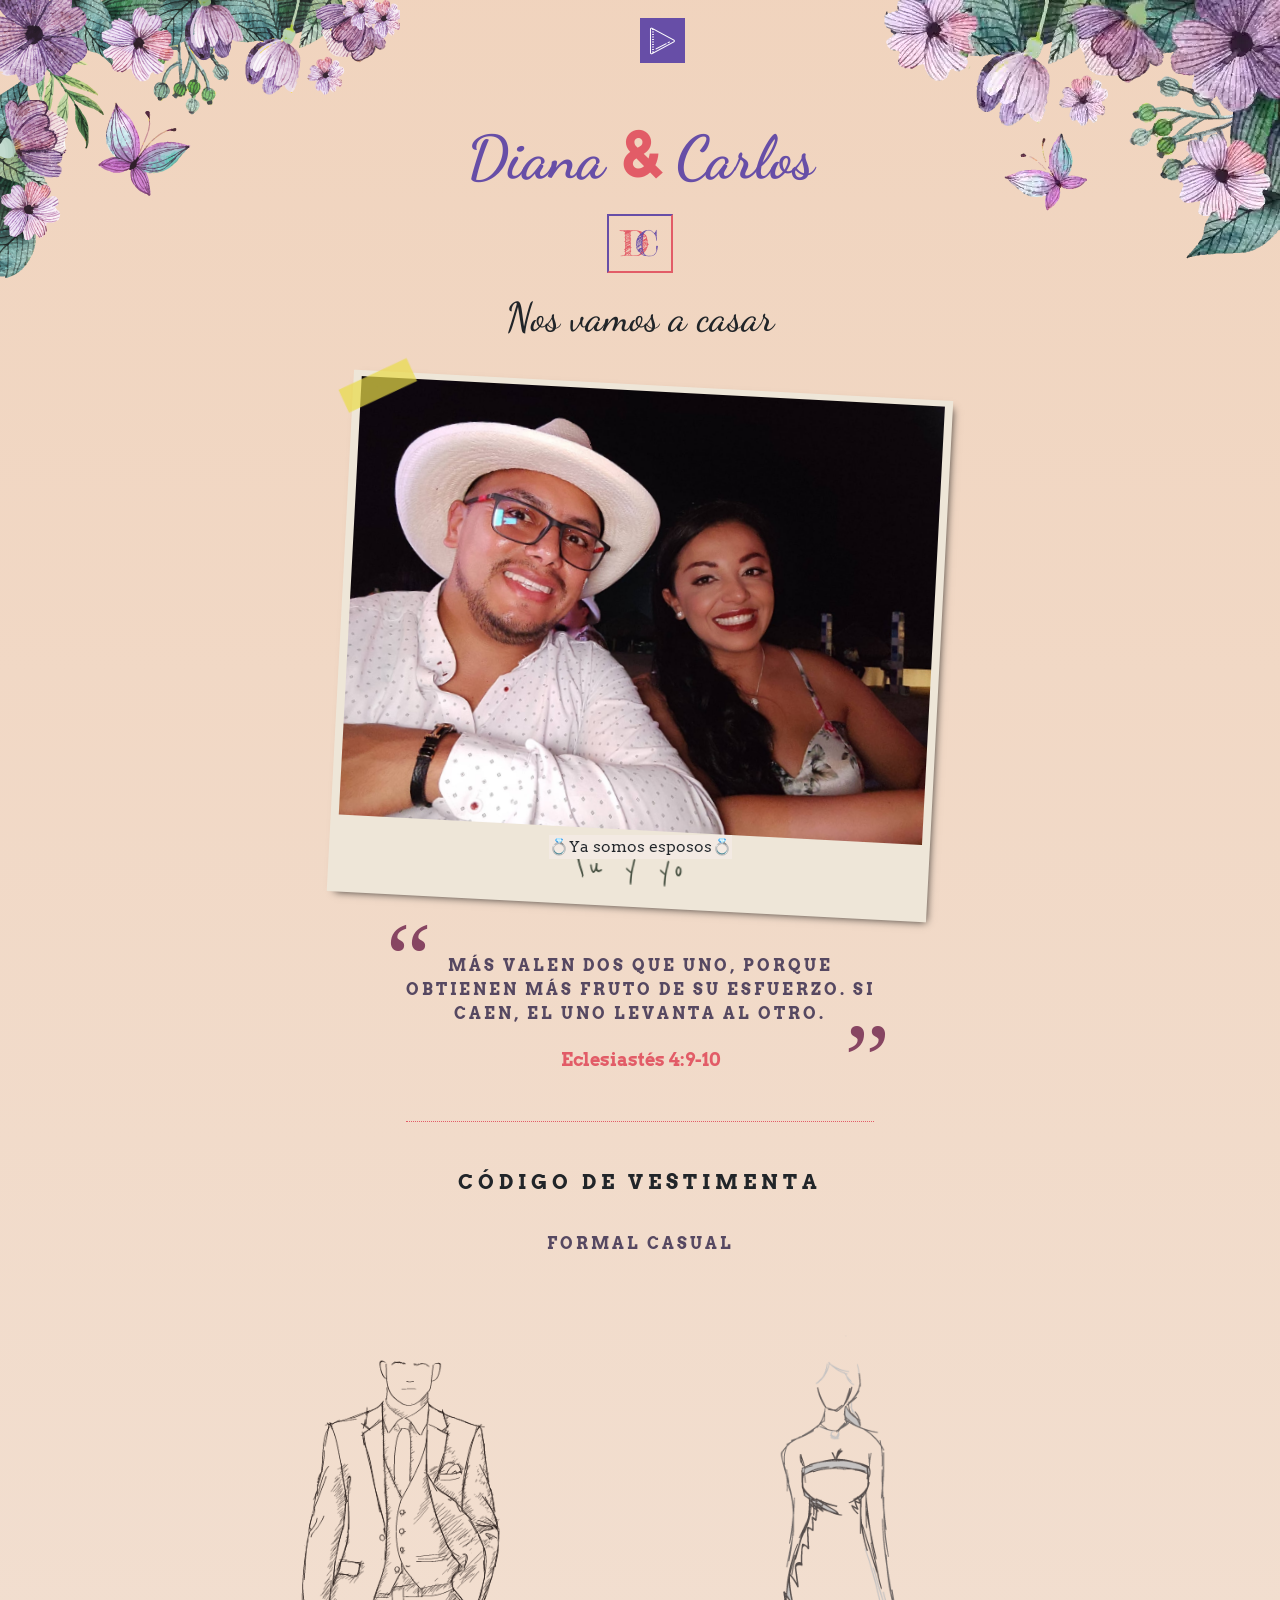
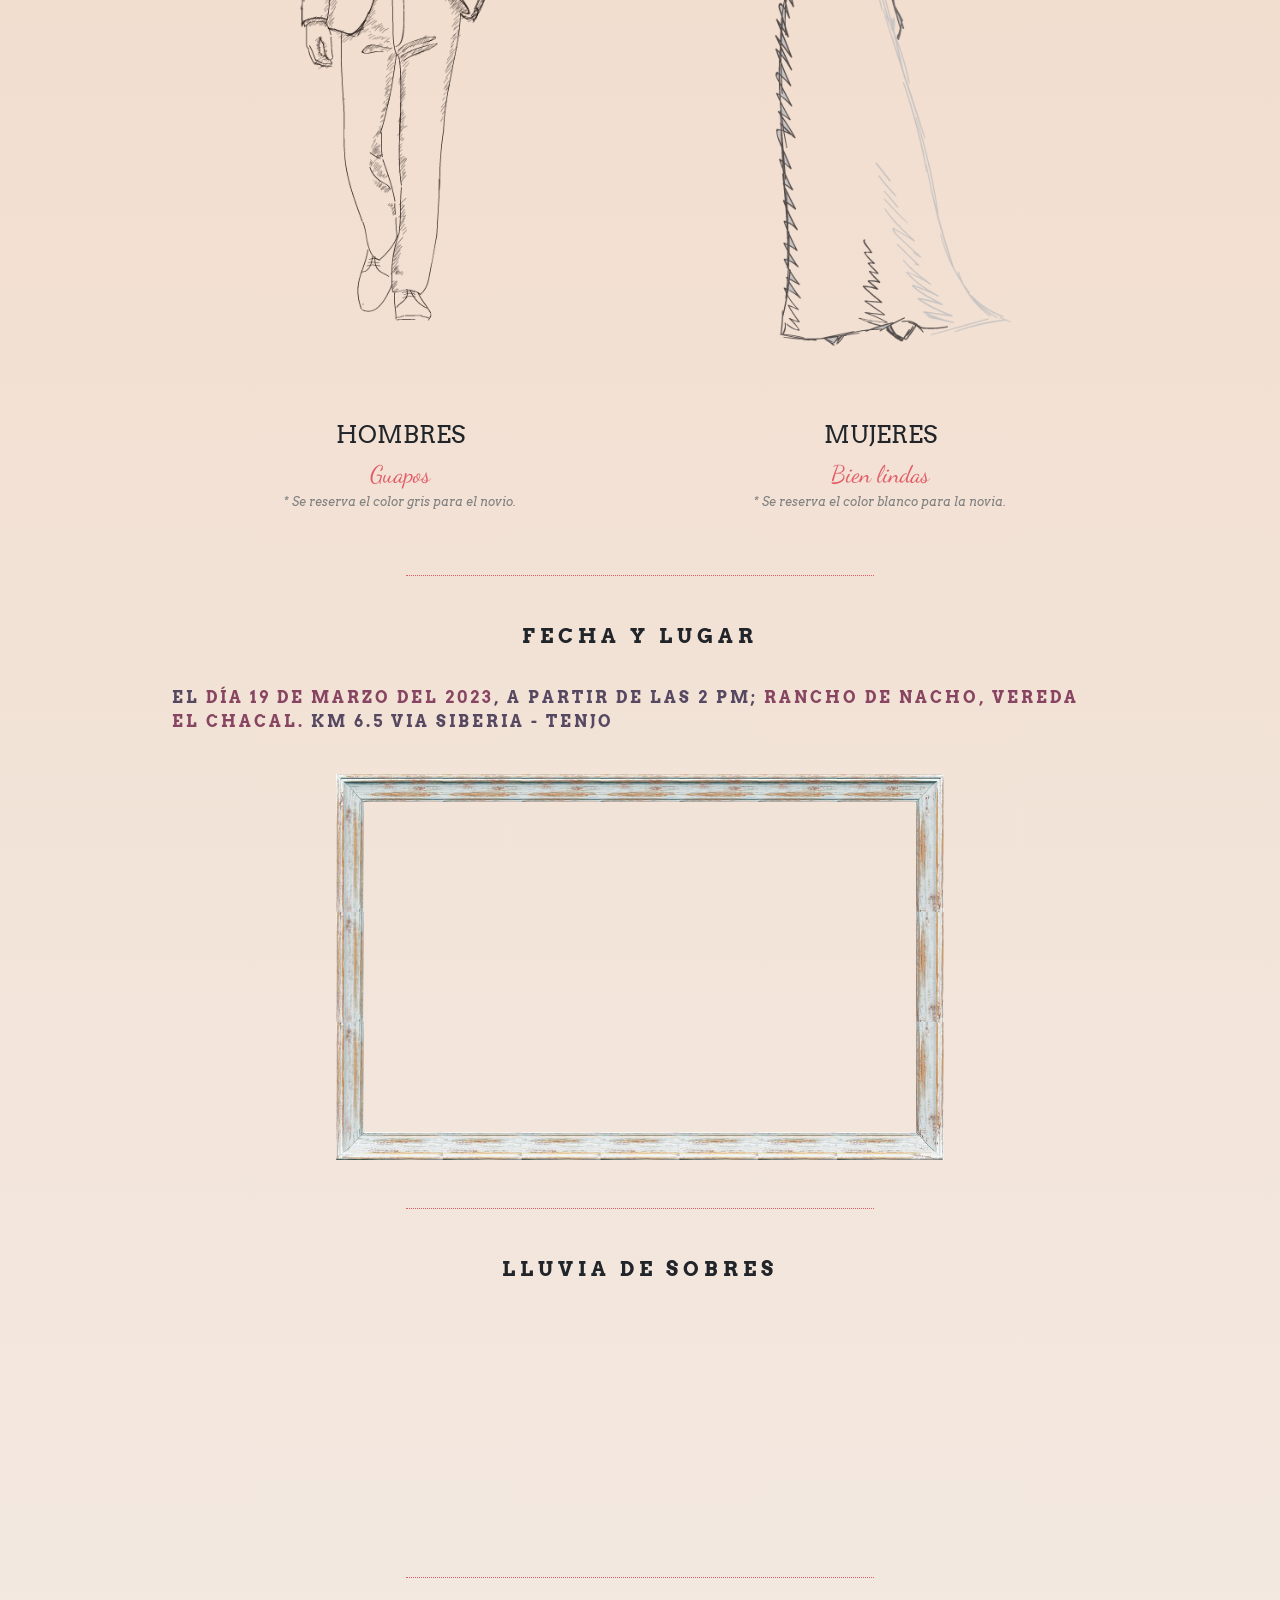
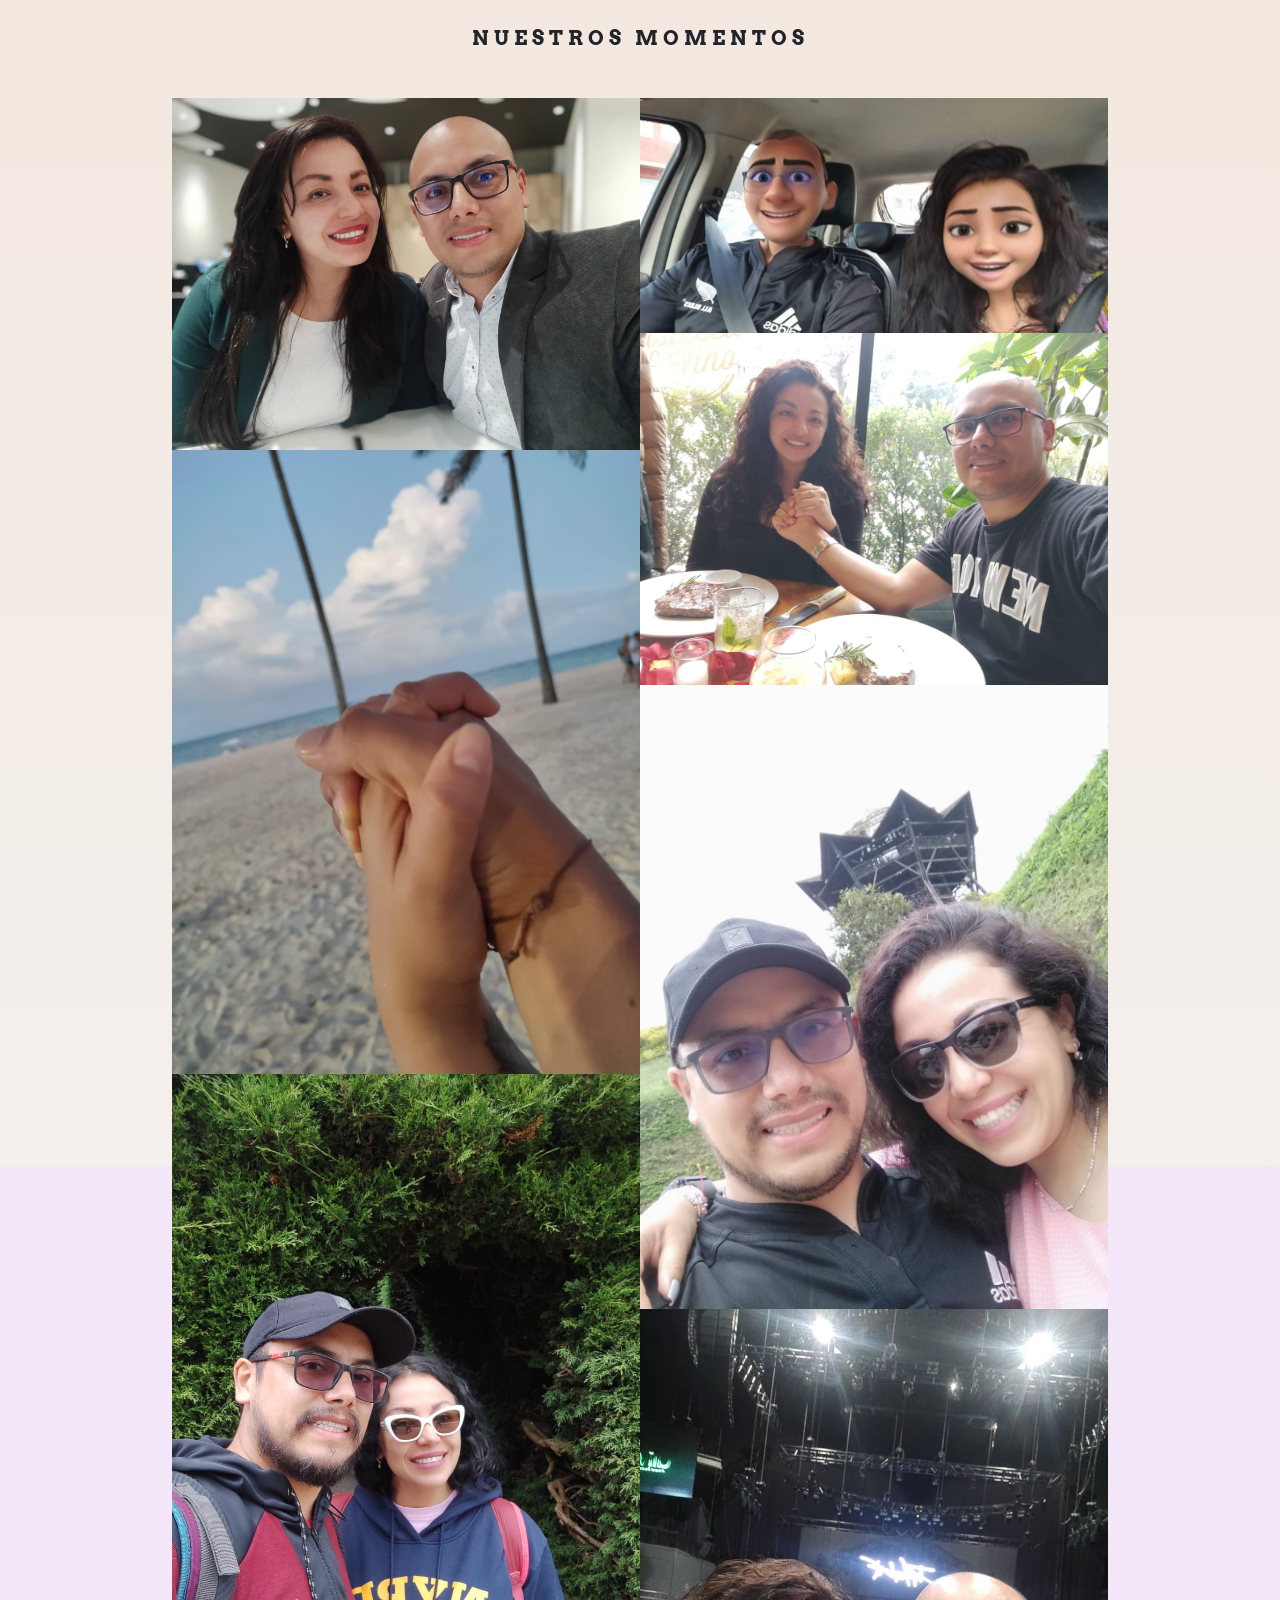
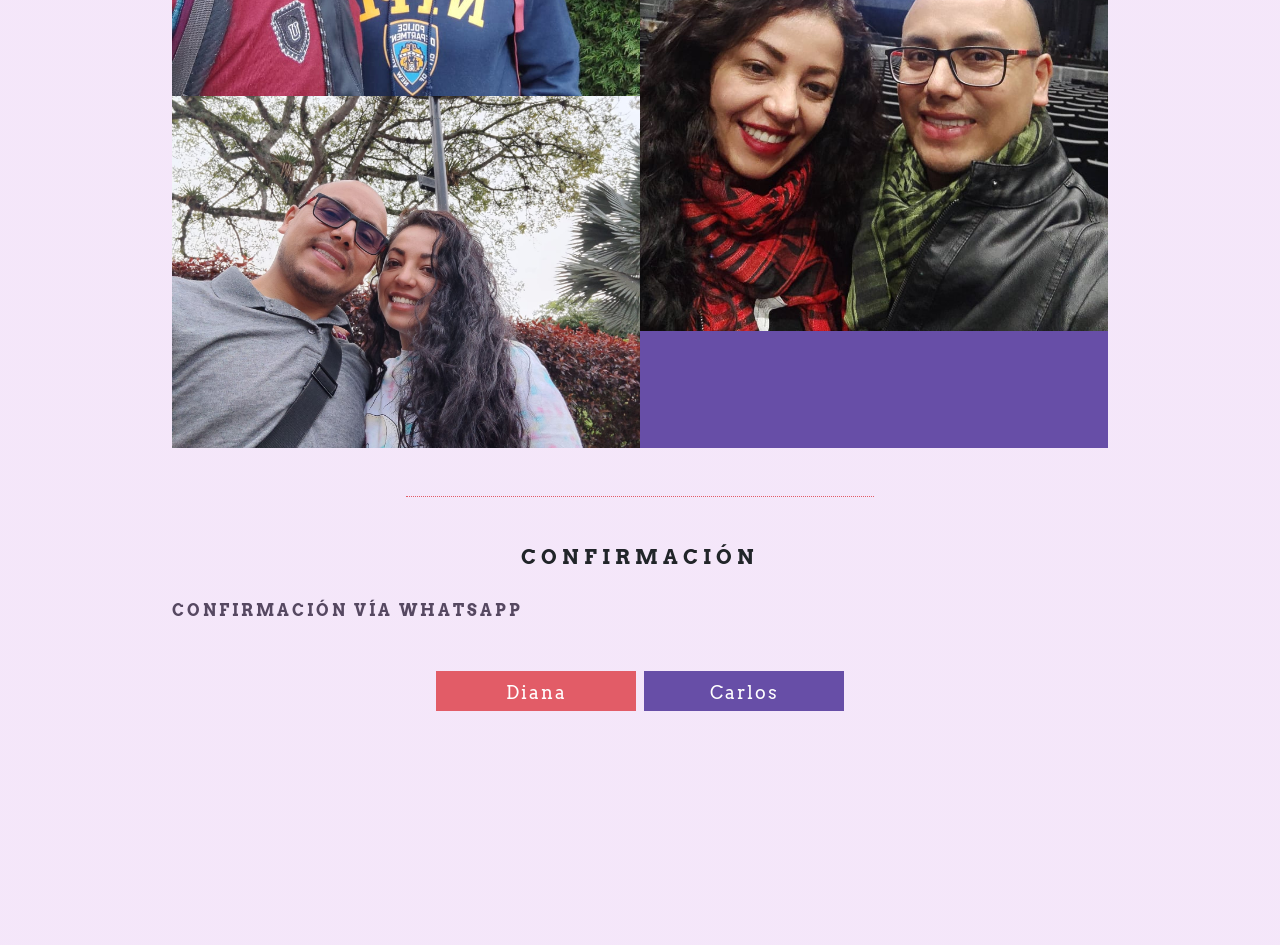
==== index.html @ 678762f0 "UPDATE AOS" ====
<!DOCTYPE html>
<html lang="es">
  <head>
    <meta charset="UTF-8" />
    <meta http-equiv="X-UA-Compatible" content="IE=edge" />
    <meta name="robots" content="noindex,nofollow" />
    <meta name="viewport" content="width=device-width, initial-scale=1.0" />
    <link rel="icon" type="image/x-icon" href="./assets/Diana-y-Carlos.ico" />
    <link rel="stylesheet" href="./styles/styles.css" />
    <link href="./styles/aos.css" rel="stylesheet">

    <link
      href="https://cdn.jsdelivr.net/npm/bootstrap@5.0.2/dist/css/bootstrap.min.css"
      rel="stylesheet"
      integrity="sha384-EVSTQN3/azprG1Anm3QDgpJLIm9Nao0Yz1ztcQTwFspd3yD65VohhpuuCOmLASjC"
      crossorigin="anonymous"
    />


    <link rel="preconnect" href="https://fonts.googleapis.com" />
    <link rel="preconnect" href="https://fonts.gstatic.com" crossorigin />

    <link
      href="https://fonts.googleapis.com/css2?family=Arvo&display=swap"
      rel="stylesheet"
    />

    <link
      href="https://fonts.googleapis.com/css2?family=Reenie+Beanie&display=swap"
      rel="stylesheet"
    />

    <link
      rel="stylesheet"
      href="https://fonts.googleapis.com/css?family=Dancing+Script&amp;display=swap"
    />

    <!-- font-family: 'Fredericka the Great', cursive; -->
    <link href="https://fonts.googleapis.com/css2?family=Fredericka+the+Great&display=swap" rel="stylesheet">
    <title>Diana y Carlos</title>
  </head>
  <body>
    <div class="container">
      <!-- partial:index.partial.html -->
      <div class="sakura-falling"></div>
      <img
        src="./assets/images/2p.webp"
        alt="image-top-right"
        class="purple-flow top-right-decoration"
        loading="lazy"
      />
      <img
        src="./assets/images/1p.png"
        alt="image-top-left"
        class="purple-flow top-left-decoration"
        loading="lazy"
      />
      <section id="media"></section>
      <div class="wrap">
        <div class="title text-center">
          <h1>Diana <span class="sakura">&</span> Carlos</h1>

          <div class="logo-dc" data-aos="fade-left" data-aos-offset="300" data-aos-easing="ease-in-sine" data-aos-duration="2000">
              <span class="logo-dc_d" data-aos="fade-down">D</span>
              <span class="logo-dc_c" data-aos="fade-right">C</span>
          </div>

          <h2 class="mb-4">Nos vamos a casar</h2>

          <div id="polaroid" data-aos="fade-up-right" data-aos-duration="3000">
            <figure>
              <img
                class="w-100"
                src="./assets/images/pareja/foto 1.jpg"
                alt="Carlos y Diana"
                loading="lazy"
              />
              <figcaption>Tu y yo</figcaption>
            </figure>
          </div>

          <!--- Versiculo--->
          <blockquote class="mt-5 position-relative">
            <p class="place">
              Más valen dos que uno, porque obtienen más fruto de su esfuerzo.
              Si caen, el uno levanta al otro.
            </p>

            <footer>Eclesiastés 4:9-10</footer>
          </blockquote>

          <div
            class="mx-auto my-5"
            style="border-bottom: 1px dotted #e25c67; max-width: 50%"
          ></div>
        </div>
      </div>

      <!-- Codigo de vestimenta -->
      <div class="dresscode-block">
        <div class="text-center">
          <div class="row centered-content-block">
            <h3 class="">Código de vestimenta</h3>
            <p class="place mb-1">
              FORMAL CASUAL
            </p>
            <br />
          </div>
          <div class="row">
            <div class="col-6">
              <div class="content">
                <div class="centered-content-inline">
                  <img
                    src="./assets/images/codigo-hombre.png"
                    width="100%"
                    loading="lazy"
                    data-aos="fade-left"
                    data-aos-duration="3000"
                    data-aos-offset="400"
                  />
                  <h4 class="text-uppercase">Hombres</h4>
                  <p class="small-text mb-0">Guapos</p>
                  <p style="font-style: italic; font-size: 12px; color: gray;">* Se reserva el color gris para el novio.</p>
                </div>
              </div>
            </div>
            <div class="col-6">
              <div class="content">
                <div class="centered-content-inline">
                  <img
                    src="./assets/images/codigo-mujer.png"
                    width="100%"
                    loading="lazy"
                    data-aos="fade-right"
                    data-aos-duration="3000"
                    data-aos-offset="400"
                  />
                  <h4 class="text-uppercase">Mujeres</h4>
                  <p class="small-text mb-0">Bien lindas</p>
                  <p style="font-style: italic; font-size: 12px; color: gray;">* Se reserva el color blanco para la novia.</p>
                </div>
              </div>
            </div>
          </div>
        </div>
      </div>

      <div
        class="mx-auto my-5"
        style="border-bottom: 1px dotted #e25c67; max-width: 50%"
      ></div>

      <div class="row centered-content-block text-center">
        <h3 class="">FECHA Y LUGAR</h3>
        <br />
      </div>

      <p class="place">
        El <span class="date">día 19 de marzo del 2023</span>, a partir de las 2
        pm; <span class="place">Rancho de Nacho, vereda el chacal.</span> Km 6.5
        via Siberia - Tenjo
      </p>
      <div id="responsive-map" 
           data-aos="zoom-in"
           data-aos-duration="6000">
        <iframe
          src="https://www.google.com/maps/embed?pb=!1m18!1m12!1m3!1d3975.7783149025145!2d-74.1419547!3d4.8080851!2m3!1f0!2f0!3f0!3m2!1i1024!2i768!4f13.1!3m3!1m2!1s0x8e3f8140aa18b1d5%3A0x4d99688aaffbb2ee!2sEL%20RANCHO%20DE%20NACHO!5e0!3m2!1ses-419!2sco!4v1674793588227!5m2!1ses-419!2sco"
          width="600"
          height="450"
          style="border: 0"
          allowfullscreen="true"
          loading="lazy"
          referrerpolicy="no-referrer-when-downgrade"
        ></iframe>
      </div>

      <div
        class="mx-auto my-5"
        style="border-bottom: 1px dotted #e25c67; max-width: 50%"></div>

        <h3 class="text-center">Lluvia de sobres</h3>

        <div class="position-relative mt-5" style="height: 200px;">
          <div id="e1" data-aos="fade-down" data-aos-duration="5000"></div>
          <div id="e2" data-aos="fade-down-right" data-aos-duration="4000"></div>
          <div id="e3" data-aos="fade-down-left" data-aos-duration="6000"></div>
        </div>

      <div
      class="mx-auto my-5"
      style="border-bottom: 1px dotted #e25c67; max-width: 50%"></div>

      <h3 class="text-center">Nuestros momentos</h3>
      <!-- Swiper -->

        <div class="masonry mt-5">
          <div class="brick">
            <img
              src="./assets/images/swiper/foto-1.jpg"
              loading="lazy"
              data-aos="zoom-in-down"
              data-aos-duration="3000"
            />
          </div>
          <div class="brick">
            <img
              src="./assets/images/swiper/foto-2.jpg"
              loading="lazy"
              data-aos="zoom-in-up"
              data-aos-duration="2000"
            />
          </div>
          <div class="brick">
            <img
              src="./assets/images/swiper/foto-3.jpg"
              loading="lazy"
              data-aos="zoom-in"
              data-aos-duration="4000"
            />
          </div>
          <div class="brick">
            <img
              src="./assets/images/swiper/foto-4.jpg"
              loading="lazy"
              data-aos="zoom-out"
              data-aos-duration="6000"
            />
        </div>
          <div class="brick">
            <img
              src="./assets/images/swiper/foto-5.jpg"
              loading="lazy"
              ddata-aos="zoom-in-down"
              data-aos-duration="5000"
            />
          </div>
          <div class="brick">
            <img
              src="./assets/images/swiper/foto-6.jpg"
              loading="lazy"
              data-aos="zoom-in-up"
              data-aos-duration="4000"
            />
          </div>
          <div class="brick">
            <img
              src="./assets/images/swiper/foto-7.jpg"
              loading="lazy"
              data-aos="zoom-in"
              data-aos-duration="5000"
            />
          </div>
          <div class="brick">
            <img
              src="./assets/images/swiper/foto-8.jpg"
              loading="lazy"
              data-aos="zoom-in-down"
              data-aos-duration="4000"
            />
          </a>
        </div>
    </div>

    <div class="mx-auto my-5" style="border-bottom: 1px dotted #e25c67; max-width: 50%"></div>

    <h3 class="text-center">Confirmación</h3>

<p class="place">
  confirmación vía whatsapp
</p>

<div class="d-flex justify-content-center mt-5 gap-2">
    <a class="confirmation-btn btn_d" href="https://wa.link/szdmni" target="_blank"><span>Diana</span></a>
    <a class="confirmation-btn btn_c" href="https://wa.link/wt2cwp" target="_blank"><span>Carlos</span></a>
</div>


    <div style="height: 102px"></div>

    <div id="countdown">
      <p id="diana-carlos">Diana & Carlos se casan en:</p>
      <p id="done"></p>
      <ul>
        <li class="diamond-ring">
          <div class="diamond"></div>
          <div class="band">
            <span id="days">0</span>
            <span class="content_">Día(s)</span>
          </div>
        </li>
        <li class="diamond-ring">
          <div class="diamond"></div>
          <div class="band">
            <span id="hours">0</span>
            <span class="content_">Hora(s)</span>
          </div>
        </li>
        <li class="diamond-ring">
          <div class="diamond"></div>
          <div class="band">
            <span id="minutes">0</span>
            <span class="content_">Minuto(s)</span>
          </div>
        </li>
        <li class="diamond-ring">
          <div class="diamond"></div>
          <div class="band">
            <span id="seconds">0</span>
            <span class="content_">Segundo(s)</span>
          </div>
        </li>
      </ul>
    </div>

    <!-- musica boton -->
    <audio id="track">
      <source src="./assets/mp3/Hasta mi final.mp3" type="audio/mpeg" />
    </audio>

    <div id="play-pause" class="play" data-aos="fade-down"
    data-aos-easing="linear"
    data-aos-duration="400">Play</div>

    <div style="height: 132px; background-color:#2e069952" data-aos="flip-up" data-aos-duration="3000">

    </div>


    <!-- JS Pagge -->
    <script src="./scripts/script-dc.js" type="text/javascript"></script>

    <script src="./scripts/aos.js" type="text/javascript"></script>

    <script>
      AOS.init();
    </script>

  </body>
</html>
---- styles/styles.css ----
* {
  font-family: "Arvo", serif;
  -webkit-touch-callout: none; /* iOS Safari */
  -webkit-user-select: none; /* Safari */
  -khtml-user-select: none; /* Konqueror HTML */
  -moz-user-select: none; /* Old versions of Firefox */
  -ms-user-select: none; /* Internet Explorer/Edge */
  user-select: none; /* Non-prefixed version, currently
								supported by Chrome, Edge, Opera and Firefox */
}

body {
  background: linear-gradient(
    0deg,
    rgb(179 82 216 / 14%) 24%,
    rgb(218 204 194 / 30%) 0%,
    rgb(227 172 130 / 52%) 100%
  );
}

figure,
figcaption {
  display: block;
}
#polaroid {
  width: 100%;
  padding: 0px 10px;
  margin: auto;
  text-align: center;
}
#polaroid img {
  max-width: 100%;
  width: 100%;
  height: auto;
}
#polaroid figure {
  position: relative;
  width: auto;
  max-width: 600px; /* Lebar maksimal gambar */
  margin: 20px auto 0px;
  padding: 6px 8px 10px 8px;
  display: inline-block;
  -webkit-box-shadow: 4px 4px 8px -4px rgba(0, 0, 0, 0.75);
  -moz-box-shadow: 4px 4px 8px -4px rgba(0, 0, 0, 0.75);
  box-shadow: 4px 4px 8px -4px rgba(0, 0, 0, 0.75);
  background-color: #eee6d8;
  -webkit-transform: rotate(3deg);
  -moz-transform: rotate(3deg);
  -o-transform: rotate(3deg);
  -ms-transform: rotate(3deg);
  transform: rotate(3deg);
  -webkit-backface-visibility: hidden;
}
#polaroid figure:nth-child(even) {
  margin: 20px 18px 20px 25px;
  -webkit-transform: rotate(2deg);
  -moz-transform: rotate(2deg);
  -o-transform: rotate(2deg);
  -ms-transform: rotate(2deg);
  transform: rotate(2deg);
  -webkit-backface-visibility: hidden;
  -webkit-box-shadow: 4px 4px 8px -4px rgba(0, 0, 0, 0.75);
  -moz-box-shadow: 4px 4px 8px -4px rgba(0, 0, 0, 0.75);
  box-shadow: -4px 4px 8px -4px rgba(0, 0, 0, 0.75);
}
#polaroid figure:before {
  content: "";
  display: block;
  position: absolute;
  left: -13px;
  top: 2px;
  width: 75px;
  height: 25px;
  z-index: 1;
  background-color: rgb(233 220 73 / 70%);
  -webkit-transform: rotate(-28deg);
  -moz-transform: rotate(-28deg);
  -o-transform: rotate(-28deg);
  -ms-transform: rotate(-28deg);
}

#polaroid figure:nth-child(even):before {
  left: unset;
  right: 10px;
  top: -10px;
  width: 55px;
  height: 25px;
  z-index: 1;
  -webkit-transform: rotate(12deg);
  -moz-transform: rotate(12deg);
  -o-transform: rotate(12deg);
  -ms-transform: rotate(12deg);
}
#polaroid figcaption {
  text-align: center;
  font-family: "Reenie Beanie", cursive;
  font-size: 38px;
  color: #454f40;
  letter-spacing: 0.09em;
  margin-top: 10px;
}

.sakura {
  color: #e25c67;
  font-family: "Arvo", serif !important;
}

.top-right-decoration {
  position: fixed;
  z-index: 999;
  top: 0;
  right: 0;
  display: block;
}

.top-left-decoration {
  position: fixed;
  z-index: 999;
  top: 0;
  left: 0;
  display: block;
}

.title h1 {
  font-family: "Dancing Script", cursive;
  font-weight: bold;
  font-style: normal;
  font-size: 60px;
  margin: 120px 0 0;
  color: #674ea7;
}

.logo-dc {
  display: inline-block;
  border-top: 2px solid #674ea7;
  border-left: 2px solid #674ea7;
  border-bottom: 2px solid #e25c67;
  border-right: 2px solid #e25c67;
  padding: 2px 12px 0px;
  margin: 20px auto;
}

.logo-dc * {
  font-family: "Fredericka the Great", cursive;
  font-size: 35px;
}

.logo-dc_d {
  color: #e25c67;
}

.logo-dc_y {
  color: #874562;
}

.logo-dc_c {
  color: #674ea7;
  margin-left: -18px;
}

h2 {
  font-family: "Dancing Script", cursive;
  font-weight: bold;
  font-style: normal;
  margin: 0;
  padding: 0;
  font-size: 40px !important;
  color: #e25c67;
  line-height: 1;
}

h3 {
  font-weight: 600 !important;
  text-transform: uppercase;
  letter-spacing: 5px;
  font-size: 20px !important;
  color: #674ea7;
}

h4 {
  color: #874562;
  font-weight: 900;
}

p.place {
  color: #564861;
  margin: 30px 0 20px;
  text-transform: uppercase;
  letter-spacing: 3px;
  font-size: 16px;
}

.venue {
  width: auto;
  height: auto;
  background-color: #674ea7;
  border-radius: 16px;
  text-align: center;
  color: #fff;
  padding: 8px;
  margin-right: 8px;
}

.venue a {
  text-decoration: none;
  color: #fff;
}

.date {
  color: #874562;
  font-weight: 900;
}

.place {
  color: #874562;
  font-weight: 900;
}

.music {
  display: none;
}

.actions {
  display: flex;
  font-size: 12px;
  letter-spacing: 0pt;
}

.dresscode-block .small-text {
  font-family: "Dancing Script", cursive;
  font-size: 24px !important;
  color: #e25c67;
}

#responsive-map {
  overflow: hidden;
  padding-bottom: 35.25%;
  position: relative;
  height: 0;
  width: 65%;
  margin: 40px auto;
  border: 28px solid transparent;
  border-image-source: url(../assets/images/marco-map.jpg);
  border-image-slice: 46 49;
  border-image-repeat: round;
}

#responsive-map iframe {
  left: 0;
  top: 0;
  height: 100%;
  width: 100%;
  position: absolute;
}

#countdown {
  position: fixed;
  z-index: 200;
  display: flex;
  bottom: 25px;
  right: 0;
  left: 0;
  text-align: center;
  width: 100%;
  justify-content: center;
  flex-direction: column;
  align-items: center;
}

#countdown * {
  -webkit-text-stroke: 0.1px white;
}

#countdown ul {
  display: flex;
  list-style: none;
  margin: 0;
  padding: 0;
  gap: 15px;
}

#countdown ul li {
  margin: 0 12px;
}

#countdown ul li span {
  font-size: 18px;
  text-align: center;
}

/************ Estilos Anillos countdwn***************/
#countdown .diamond-ring {
  position: relative;
}

#countdown .diamond {
  position: absolute;
  margin-left: auto;
  margin-right: auto;
  top: -18px;
  left: 0;
  right: 0;
  text-align: center;
  border-style: solid;
  border-color: transparent transparent #27c3f3 transparent;
  border-width: 0 5px 5px 5px;
  height: 0;
  width: 24px;
  z-index: 1;
}

#countdown .diamond:before {
  content: "";
  position: absolute;
  top: 5px;
  left: -5px;
  width: 0;
  height: 0;
  border-style: solid;
  border-color: #27c3f3 transparent transparent transparent;
  border-width: 15px 12.5px 0 12.5px;
}

#countdown .diamond:after {
  content: "";
  position: absolute;
  border-style: solid;
  border-color: #7fd4f9 transparent transparent transparent;
  border-width: 15px 7px 7px;
  width: 0;
  height: 0;
  left: 0.4px;
  top: 5px;
}

#countdown .band {
  width: 38px;
  height: 38px;
  border: 5px solid #fed53f;
  border-radius: 50%;
  display: flex;
  flex-direction: column;
  align-items: center;
  gap: 6px;
  padding-top: 1px;
}

#countdown .band:before,
#countdown .band:after {
  content: "+";
  position: absolute;
  color: rgb(255 214 0 / 50%);
}

#countdown .band:before {
  left: 5px;
  top: -15px;
  font-size: 7px;
  text-shadow: 20px -12px;
  animation: shine 0.5s linear infinite;
}

#countdown .band:after {
  left: 32px;
  top: -12px;
  font-size: 9px;
  text-shadow: -19px -18px;
  animation: shine 0.5s linear infinite 0.2s;
}

#countdown .content_ {
  font-size: 12px;
}

#countdown #done {
  background: #f3eae3;
}

@keyframes shine {
  from {
    opacity: 1;
  }
  to {
    opacity: 0;
  }
}

/********** Estilos boton cancion *********/
#play-pause {
  background-color: #674ea7;
  position: fixed;
  left: 50%;
  right: 50%;
  margin-left: auto;
  margin-right: auto;
  text-align: center;
  top: 2%;
  cursor: pointer;
  text-indent: -999999px;
  height: 45px;
  width: 45px;
  padding: 12px 18px;
  z-index: 2;
  background-image: url([data-uri]);
  background-repeat: no-repeat !important;
  background-position: center;
  background-repeat: no-repeat;
  background-position: center;
  background-size: 32px;
  animation: glowing 3500ms infinite;
}

@keyframes glowing {
  0% {
    background-color: #674ea7;
    box-shadow: 0 0 3px #8064c9;
  }
  50% {
    background-color: #7350c9;
    box-shadow: 0 0 40px #6742c4;
  }
  100% {
    background-color: #5427c5;
    box-shadow: 0 0 3px #3e09c4;
  }
}

.play {
  background-image: url([data-uri]);
}

.pause {
  background-image: url([data-uri]) !important;
}

/***********Estilos versiculo *************/
blockquote {
  margin: 0 auto !important;
  max-width: 500px;
  position: relative;
  font-family: "Georgia", serif;
  font-size: 3.2rem;
  font-weight: 500;
  color: #333;
  quotes: "“" "”" "‘" "’";
}
blockquote::before,
blockquote::after {
  color: #874562;
  font-size: 2em;
  font-weight: 400;
  line-height: 0.1em;
}
blockquote::before {
  position: absolute;
  left: -4px;
  top: 0;
  content: open-quote;
  margin-right: 0.15em;
  vertical-align: -0.15em;
}
blockquote::after {
  position: absolute;
  content: close-quote;
  vertical-align: -0.7em;
  bottom: 8px;
  right: 0;
}

blockquote footer {
  position: relative;
  font-size: 18px;
  color: #e25c67;
  font-family: "Arvo", serif !important;
  font-weight: 700;
}

.masonry {
  column-count: 2;
  background: #674ea7;
  column-gap: 0;
}

.masonry .brick {
  box-sizing: border-box;
  -webkit-column-break-inside: avoid;
  page-break-inside: avoid;
  break-inside: avoid;
  counter-increment: brick-counter;
}
.masonry img {
  width: 100%;
  height: 100%;
  object-fit: cover;
}

/********** Estilos boton confirmación ***********/
a.confirmation-btn {
  display: block;
  width: 200px;
  height: 40px;
  line-height: 40px;
  font-size: 18px;
  text-decoration: none;
  letter-spacing: 2px;
  text-align: center;
  position: relative;
  transition: all .35s;
}

a.confirmation-btn span{
  position: relative;
  z-index: 2;
}

a.confirmation-btn.btn_c {
  background: #674ea7;
  color: white;
  border: 2px solid #674ea7;
}

a.confirmation-btn.btn_c:hover {
  background: transparent;
  color: #674ea7;
}

a.confirmation-btn.btn_d {
  background: #e25c67;
  color: white;
  border: 2px solid #e25c67;
}

a.confirmation-btn.btn_d:hover {
  background: transparent;
  color: #e25c67;  
}


/** LLUVIA DE SOBRES  */

:root {
  --light-blue: #7bddef;
  --dark-blue: #58d1e2;
  --light-grey: #cfcdcb;
  --dark-grey: #e1dfdd;
  --lightest-grey: #faf9f8;
  --light-rose: #e25c67;
}


#e1 {
  position: absolute;
  height: 65px;
  width: 100px;
  background: linear-gradient(
    to bottom,
    var(--dark-blue),
    var(--light-blue) 40%
  );
  border-radius: 5px;
  top: 45%;
  left: 38%;
  transform: rotate(-15deg);
  z-index: 1;
}

#e1:before {
  content: "";
  position: absolute;
  width: 0;
  height: 0;
  margin-left: -3.1em;
  bottom: -0.34em;
  left: 50%;
  border-radius: 3px 3px;
  box-sizing: border-box;
  border: 35px solid #58d1e2;
  border-color: transparent transparent var(--light-blue) var(--light-blue);
  transform-origin: 0 0;
  transform: rotate(-45deg);
  box-shadow: -9px 9px 9px 0 #58d1e2;
}

#e2 {
  position: absolute;
  height: 55px;
  width: 90px;
  background: linear-gradient(
    to bottom,
    var(--light-grey),
    var(--dark-grey) 40%
  );
  border-radius: 5px;
  top: 20%;
  left: 48%;
  transform: rotate(15deg);
  z-index: 0;
}

#e2:before {
  content: "";
  position: absolute;
  width: 0;
  height: 0;
  margin-left: -2.6em;
  bottom: -0.3em;
  left: 50%;
  border-radius: 3px 3px;
  box-sizing: border-box;
  border: 30px solid var(--light-grey);
  border-color: transparent transparent var(--dark-grey) var(--dark-grey);
  transform-origin: 0 0;
  transform: rotate(-45deg);
  box-shadow: -9px 9px 9px 0 #cfcdcb;
}


#e3 {
  position: absolute;
  height: 55px;
  width: 90px;
  background: linear-gradient(
    to bottom,
    var(--light-rose),
    var(--light-rose) 40%
  );
  border-radius: 5px;
  top: 25%;
    left: 25%;
    transform: rotate(315deg);
  z-index: 0;
}

#e3:before {
  content: "";
  position: absolute;
  width: 0;
  height: 0;
  margin-left: -2.6em;
  bottom: -0.3em;
  left: 50%;
  border-radius: 3px 3px;
  box-sizing: border-box;
  border: 30px solid var(--light-rose);
  border-color: transparent transparent var(--light-rose) var(--light-rose);
  transform-origin: 0 0;
  transform: rotate(-45deg);
  box-shadow: -9px 9px 9px 0 #dc3545;
}








@media (min-width: 992px) {
  .container {
    max-width: 960px !important;
  }
}

@media screen and (max-width: 900px) {
  img.purple-flow {
    max-width: 30%;
  }

  #play-pause {
    background-color: #674ea7;
    position: fixed;
    left: 44%;
  }

  #responsive-map {
    width: 100%;
    padding-bottom: 56.25%;
    border-image-slice: 50 50;
  }
}
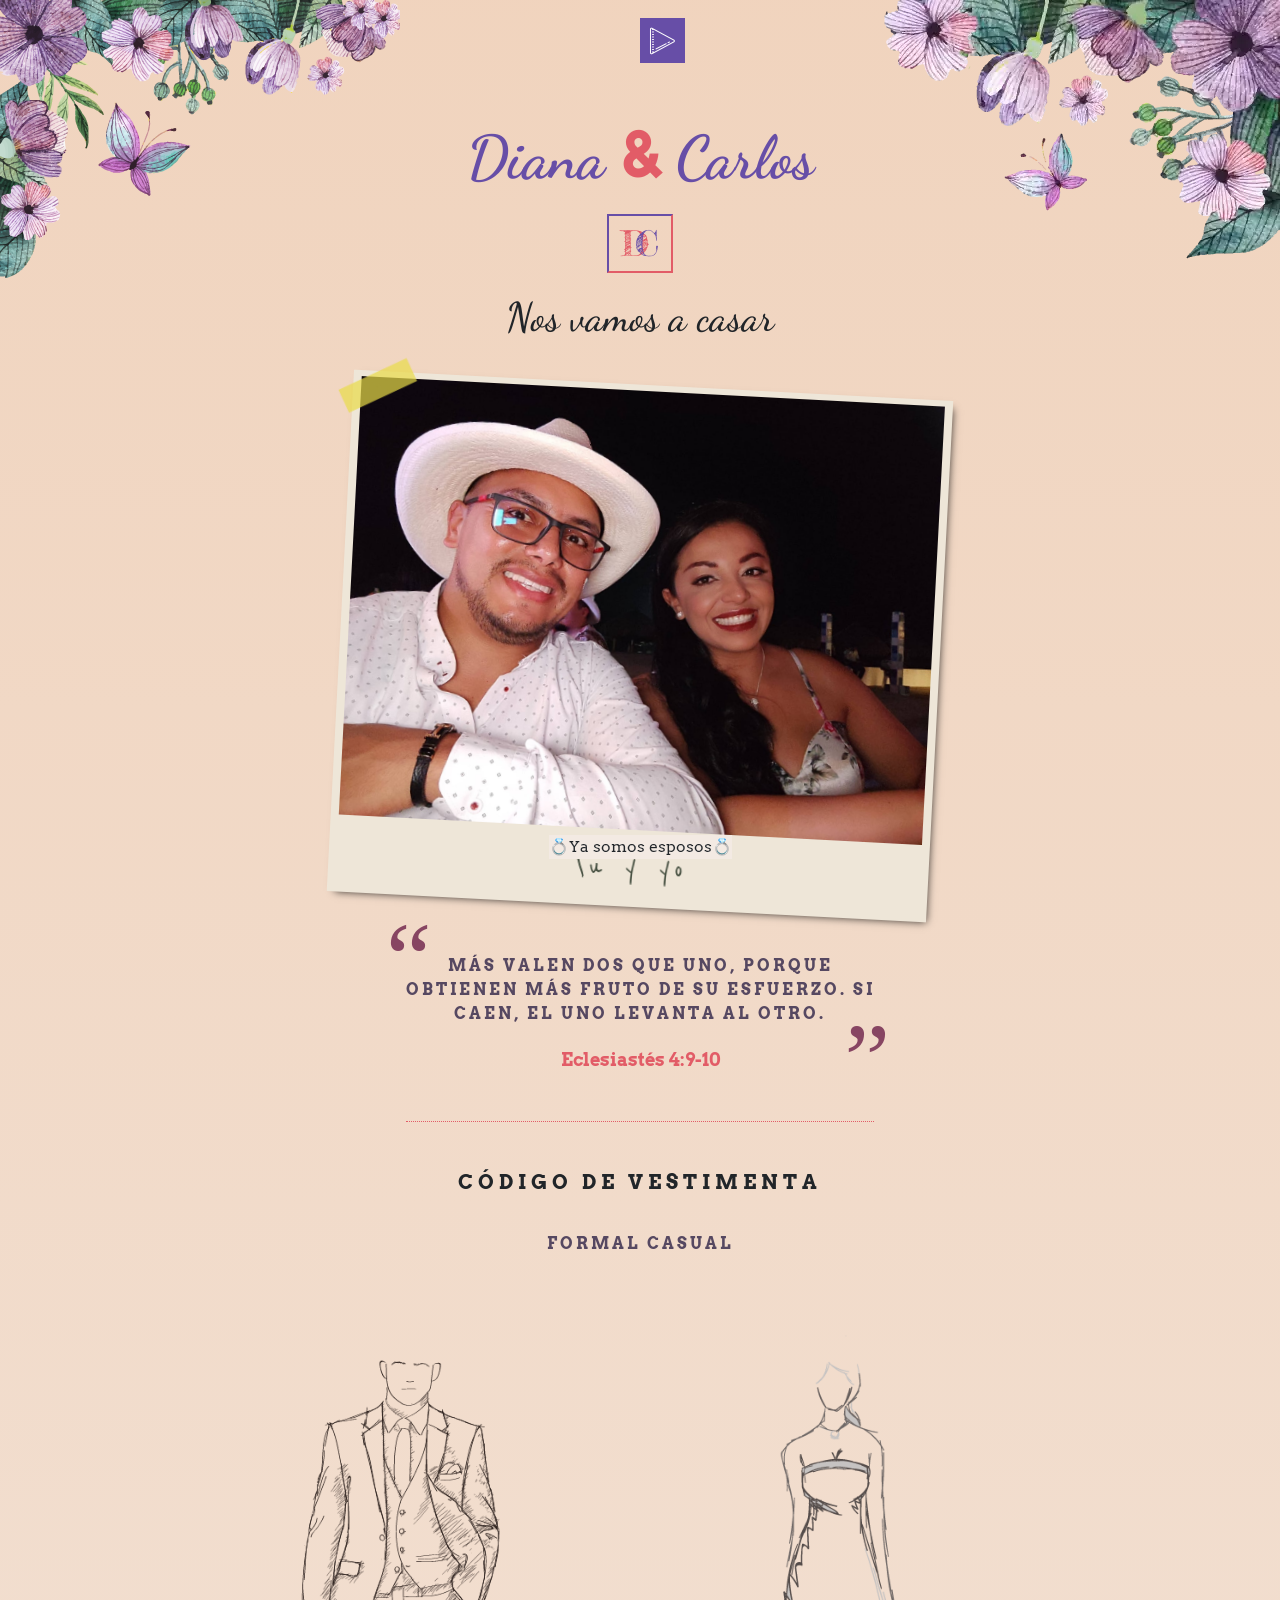
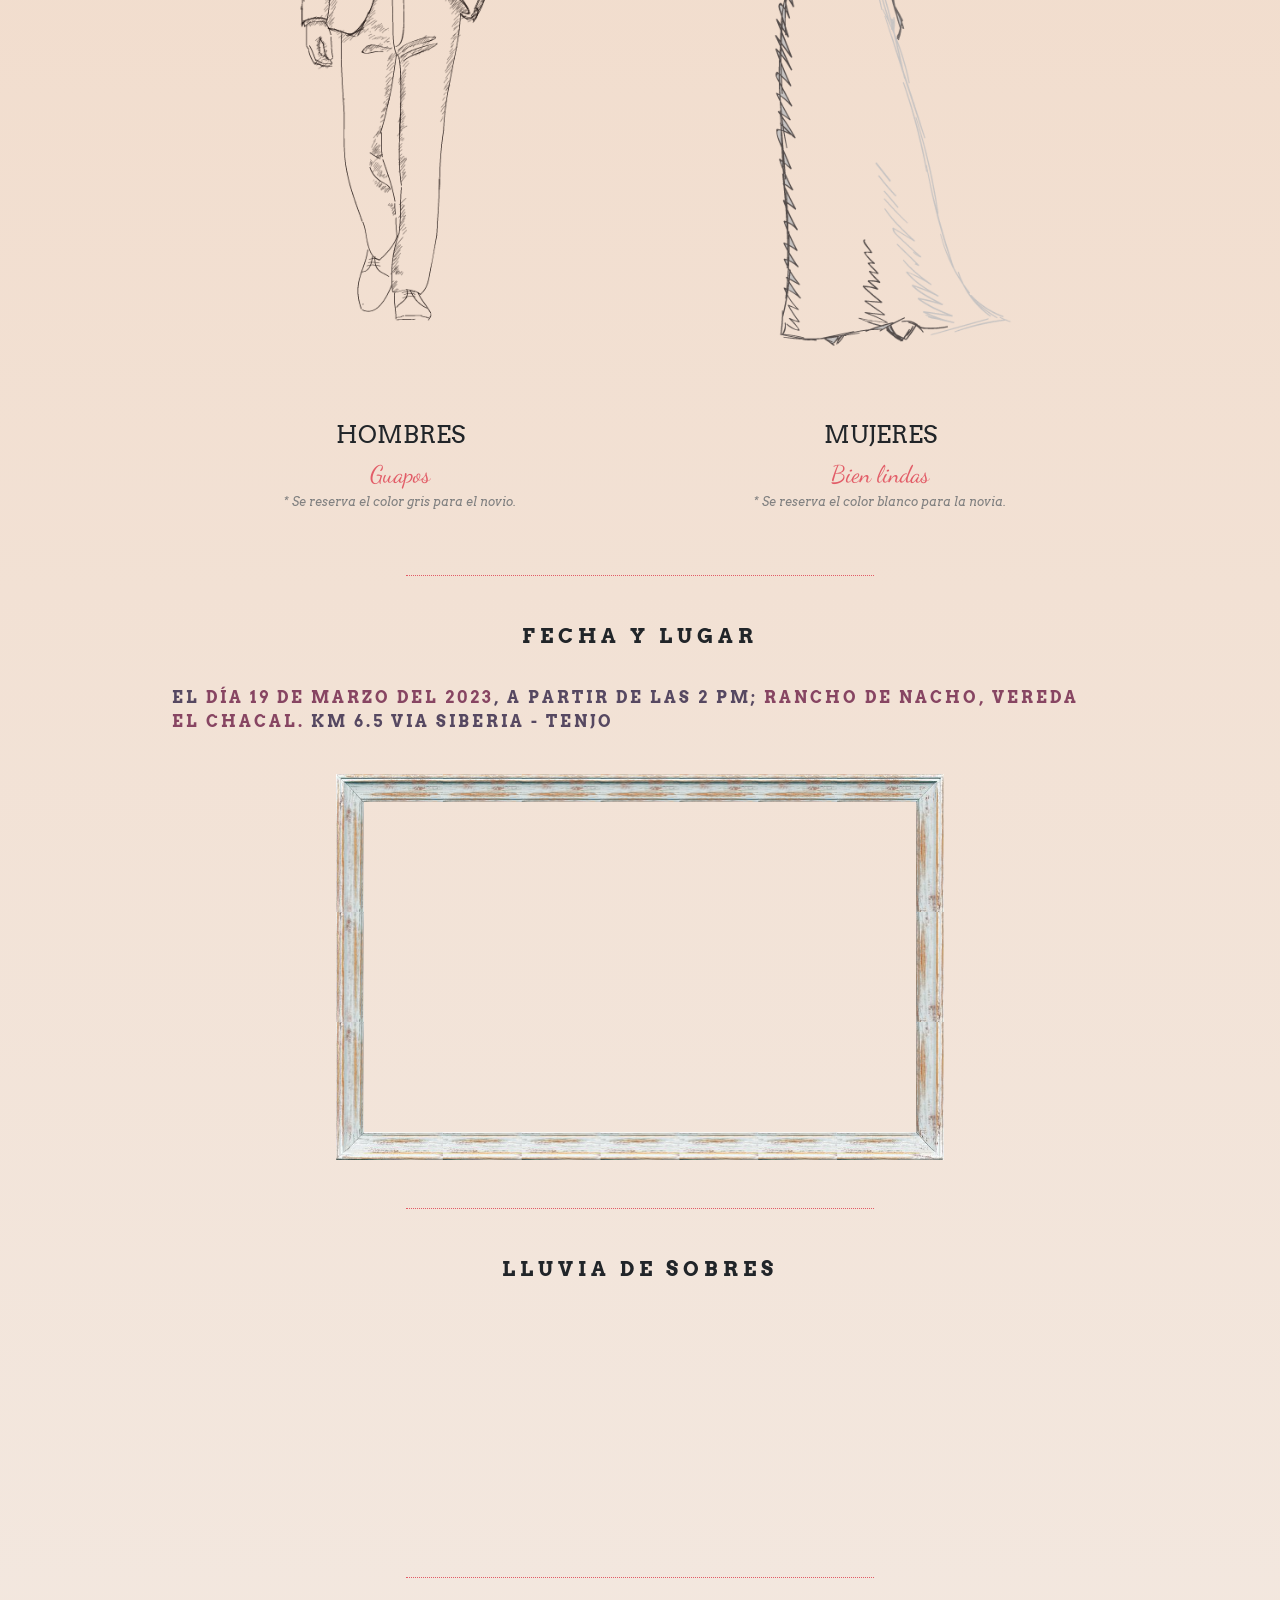
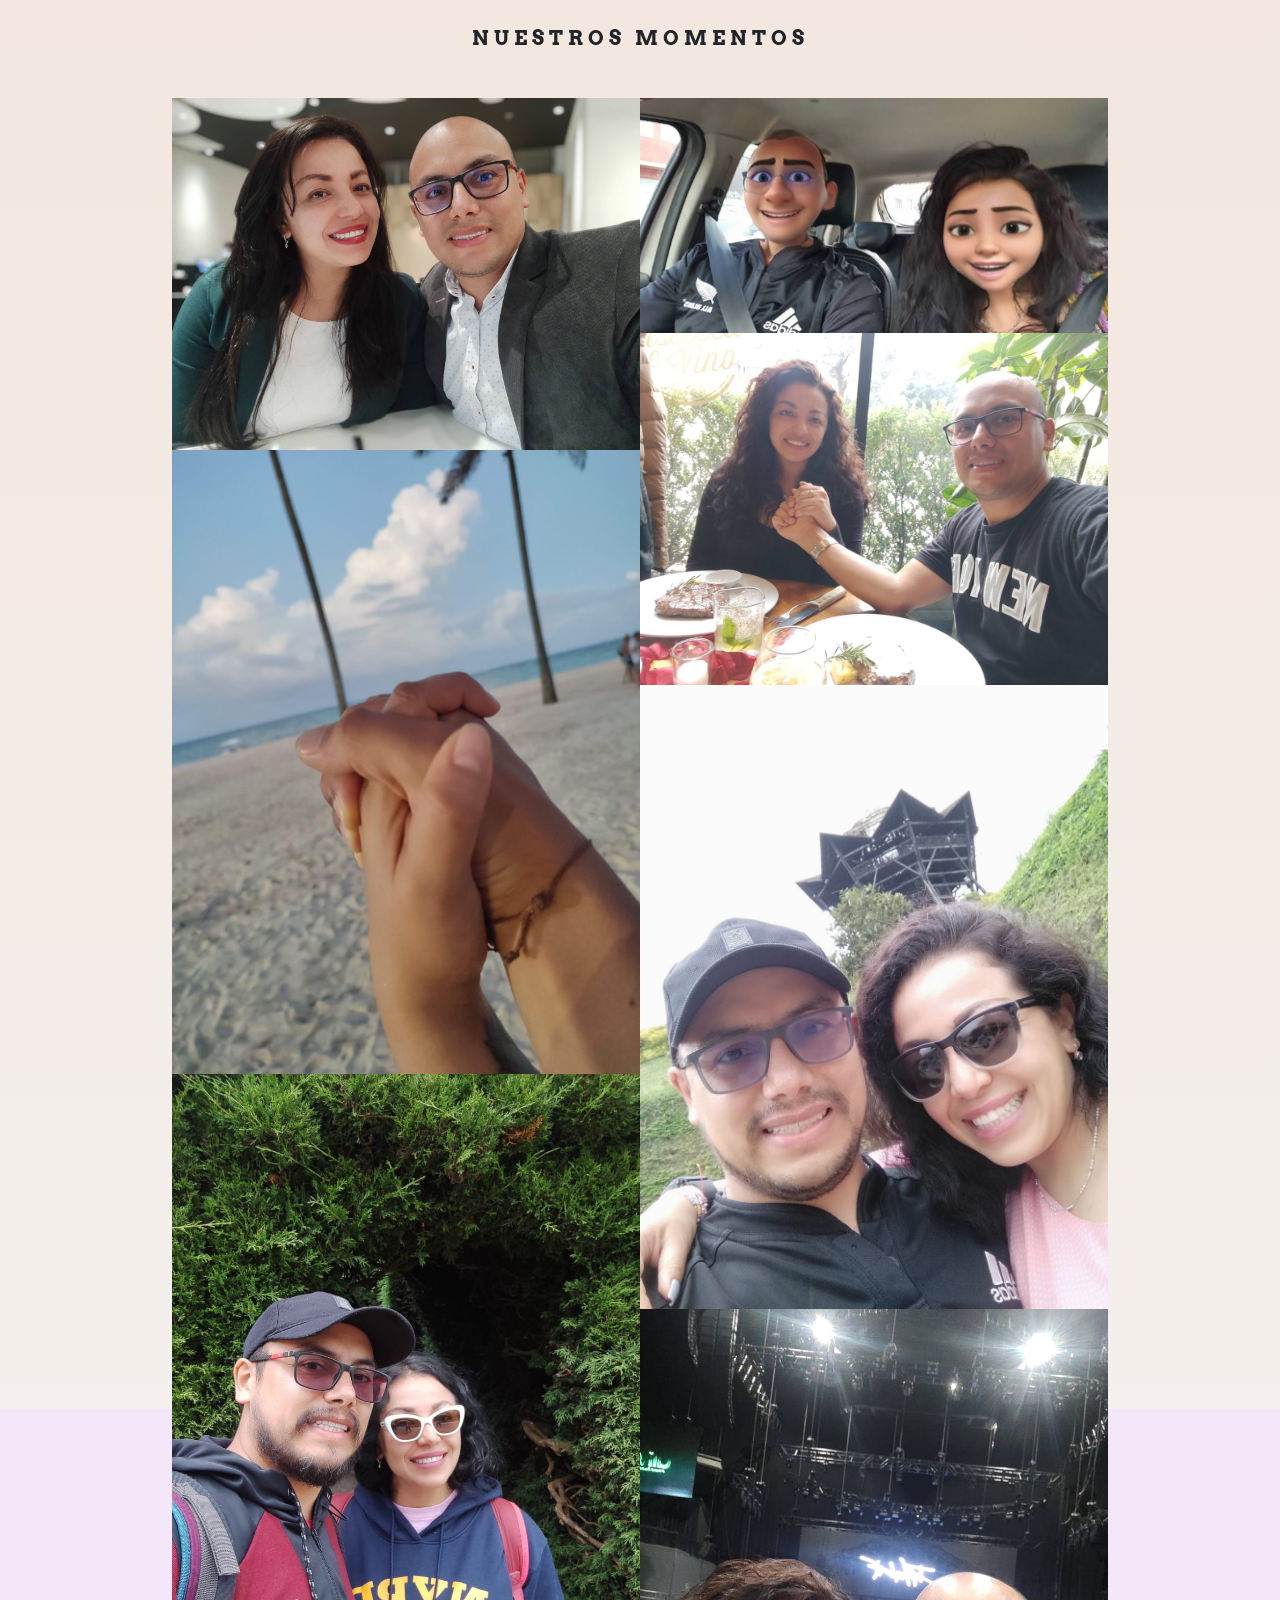
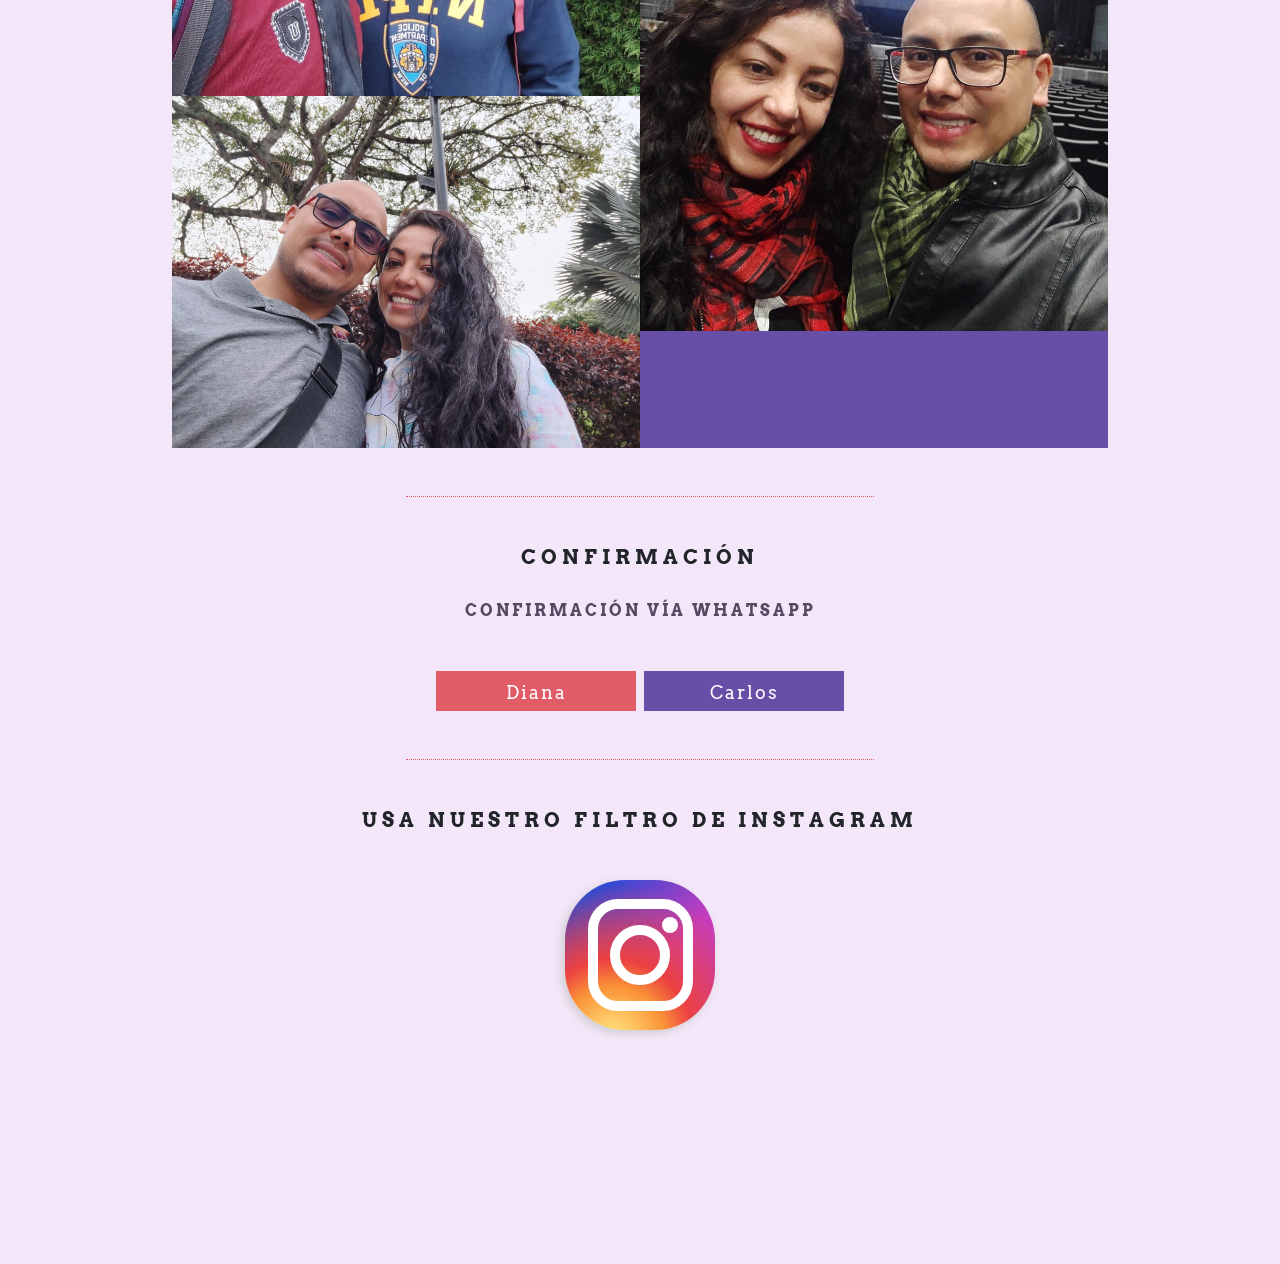
==== commit b99c77dd: "ADD Intagram Filter" ====
--- a/index.html
+++ b/index.html
@@ -118,7 +118,7 @@
                     data-aos-duration="3000"
                     data-aos-offset="400"
                   />
-                  <h4 class="text-uppercase">Hombres</h4>
+                  <h4 class="text-uppercase" data-aos="zoom-in">Hombres</h4>
                   <p class="small-text mb-0">Guapos</p>
                   <p style="font-style: italic; font-size: 12px; color: gray;">* Se reserva el color gris para el novio.</p>
                 </div>
@@ -135,7 +135,7 @@
                     data-aos-duration="3000"
                     data-aos-offset="400"
                   />
-                  <h4 class="text-uppercase">Mujeres</h4>
+                  <h4 class="text-uppercase" data-aos="zoom-in">Mujeres</h4>
                   <p class="small-text mb-0">Bien lindas</p>
                   <p style="font-style: italic; font-size: 12px; color: gray;">* Se reserva el color blanco para la novia.</p>
                 </div>
@@ -181,9 +181,9 @@
         <h3 class="text-center">Lluvia de sobres</h3>
 
         <div class="position-relative mt-5" style="height: 200px;">
-          <div id="e1" data-aos="fade-down" data-aos-duration="5000"></div>
-          <div id="e2" data-aos="fade-down-right" data-aos-duration="4000"></div>
-          <div id="e3" data-aos="fade-down-left" data-aos-duration="6000"></div>
+          <div id="e1" data-aos="fade-down" data-aos-duration="4000" data-aos-offset="300"></div>
+          <div id="e2" data-aos="fade-down-right" data-aos-duration="3000" data-aos-offset="300"></div>
+          <div id="e3" data-aos="fade-down-left" data-aos-duration="2000" data-aos-offset="300"></div>
         </div>
 
       <div
@@ -200,6 +200,7 @@
               loading="lazy"
               data-aos="zoom-in-down"
               data-aos-duration="3000"
+              data-aos-offset="300"
             />
           </div>
           <div class="brick">
@@ -208,46 +209,48 @@
               loading="lazy"
               data-aos="zoom-in-up"
               data-aos-duration="2000"
+              data-aos-offset="300"
             />
           </div>
           <div class="brick">
             <img
               src="./assets/images/swiper/foto-3.jpg"
-              loading="lazy"
-              data-aos="zoom-in"
-              data-aos-duration="4000"
-            />
-          </div>
-          <div class="brick">
-            <img
-              src="./assets/images/swiper/foto-4.jpg"
-              loading="lazy"
-              data-aos="zoom-out"
-              data-aos-duration="6000"
-            />
-        </div>
-          <div class="brick">
-            <img
-              src="./assets/images/swiper/foto-5.jpg"
-              loading="lazy"
-              ddata-aos="zoom-in-down"
-              data-aos-duration="5000"
-            />
-          </div>
-          <div class="brick">
-            <img
-              src="./assets/images/swiper/foto-6.jpg"
-              loading="lazy"
-              data-aos="zoom-in-up"
-              data-aos-duration="4000"
-            />
-          </div>
-          <div class="brick">
-            <img
-              src="./assets/images/swiper/foto-7.jpg"
               loading="lazy"
               data-aos="zoom-in"
               data-aos-duration="5000"
+              data-aos-offset="300"
+            />
+          </div>
+          <div class="brick">
+            <img
+              src="./assets/images/swiper/foto-4.jpg"
+              loading="lazy"
+              data-aos="zoom-out"
+              data-aos-duration="3000"
+            />
+        </div>
+          <div class="brick">
+            <img
+              src="./assets/images/swiper/foto-5.jpg"
+              loading="lazy"
+              ddata-aos="zoom-in-down"
+              data-aos-duration="6000"
+            />
+          </div>
+          <div class="brick">
+            <img
+              src="./assets/images/swiper/foto-6.jpg"
+              loading="lazy"
+              data-aos="zoom-in-up"
+              data-aos-duration="6000"
+            />
+          </div>
+          <div class="brick">
+            <img
+              src="./assets/images/swiper/foto-7.jpg"
+              loading="lazy"
+              data-aos="zoom-in"
+              data-aos-duration="5000"
             />
           </div>
           <div class="brick">
@@ -261,11 +264,12 @@
         </div>
     </div>
 
+
     <div class="mx-auto my-5" style="border-bottom: 1px dotted #e25c67; max-width: 50%"></div>
 
     <h3 class="text-center">Confirmación</h3>
 
-<p class="place">
+<p class="place text-center">
   confirmación vía whatsapp
 </p>
 
@@ -274,6 +278,15 @@
     <a class="confirmation-btn btn_c" href="https://wa.link/wt2cwp" target="_blank"><span>Carlos</span></a>
 </div>
 
+<div class="mx-auto my-5" style="border-bottom: 1px dotted #e25c67; max-width: 50%"></div>
+
+<h3 class="text-center">Usa nuestro filtro de instagram</h3>
+  
+  <a href="https://www.instagram.com/ar/574234551245951/?ch=YzZmZWU0ZTcwMDg5NDllNWEwY2I2NTVmNDc5YjMwYzk%3D" target="_blank">
+      <div class="instagram mx-auto mt-5">
+        <div class="camera"></div>
+      </div>
+    </a>
 
     <div style="height: 102px"></div>
 
--- a/styles/styles.css
+++ b/styles/styles.css
@@ -649,7 +649,69 @@
 }
 
 
-
+/* Instagram
+====================== */
+.instagram {
+  /* shape */
+  width: 150px;
+  height: 150px;
+  border-radius: 60px;
+  
+  /* gradient */
+  background: -webkit-radial-gradient(32% 106%, circle cover, rgb(255, 225, 125) 0%, rgb(255, 205, 105) 10%, rgb(250, 145, 55) 28%, rgb(235, 65, 65) 42%, transparent 82%), -webkit-linear-gradient(-45deg, rgb(35, 75, 215) 12%, rgb(195, 60, 190) 58%);
+  
+  /* shadow */
+  box-shadow: -3px 3px 10px #ccc;
+  
+  /* camera centering */
+  display: flex;
+  justify-content: center;
+  align-items: center;
+}
+
+/* Camera
+====================== */
+.camera {
+width: 70%;
+  height: 75%;
+  border-radius: 30px;
+  border: 10px solid #fff;
+  
+  /* lens centering */
+  display: flex;
+  justify-content: center;
+  align-items: center;
+  
+  /* for flash positioning */
+  position: relative;
+}
+
+/* lens 
+============= */
+.camera::before {
+  content:"";
+  
+  /* shape */
+  width: 60px;
+  height: 60px;
+  border-radius: 50%;
+  
+  /* style */
+  border: 10px solid #fff;
+}
+
+/* flash
+============= */
+.camera::after {
+  content: "";
+  width: 16px;
+  height: 16px;
+  border-radius: 50%;
+  background: #fff;
+  position: absolute;
+  right: 5px;
+  top: 8px;
+}
 
 
 
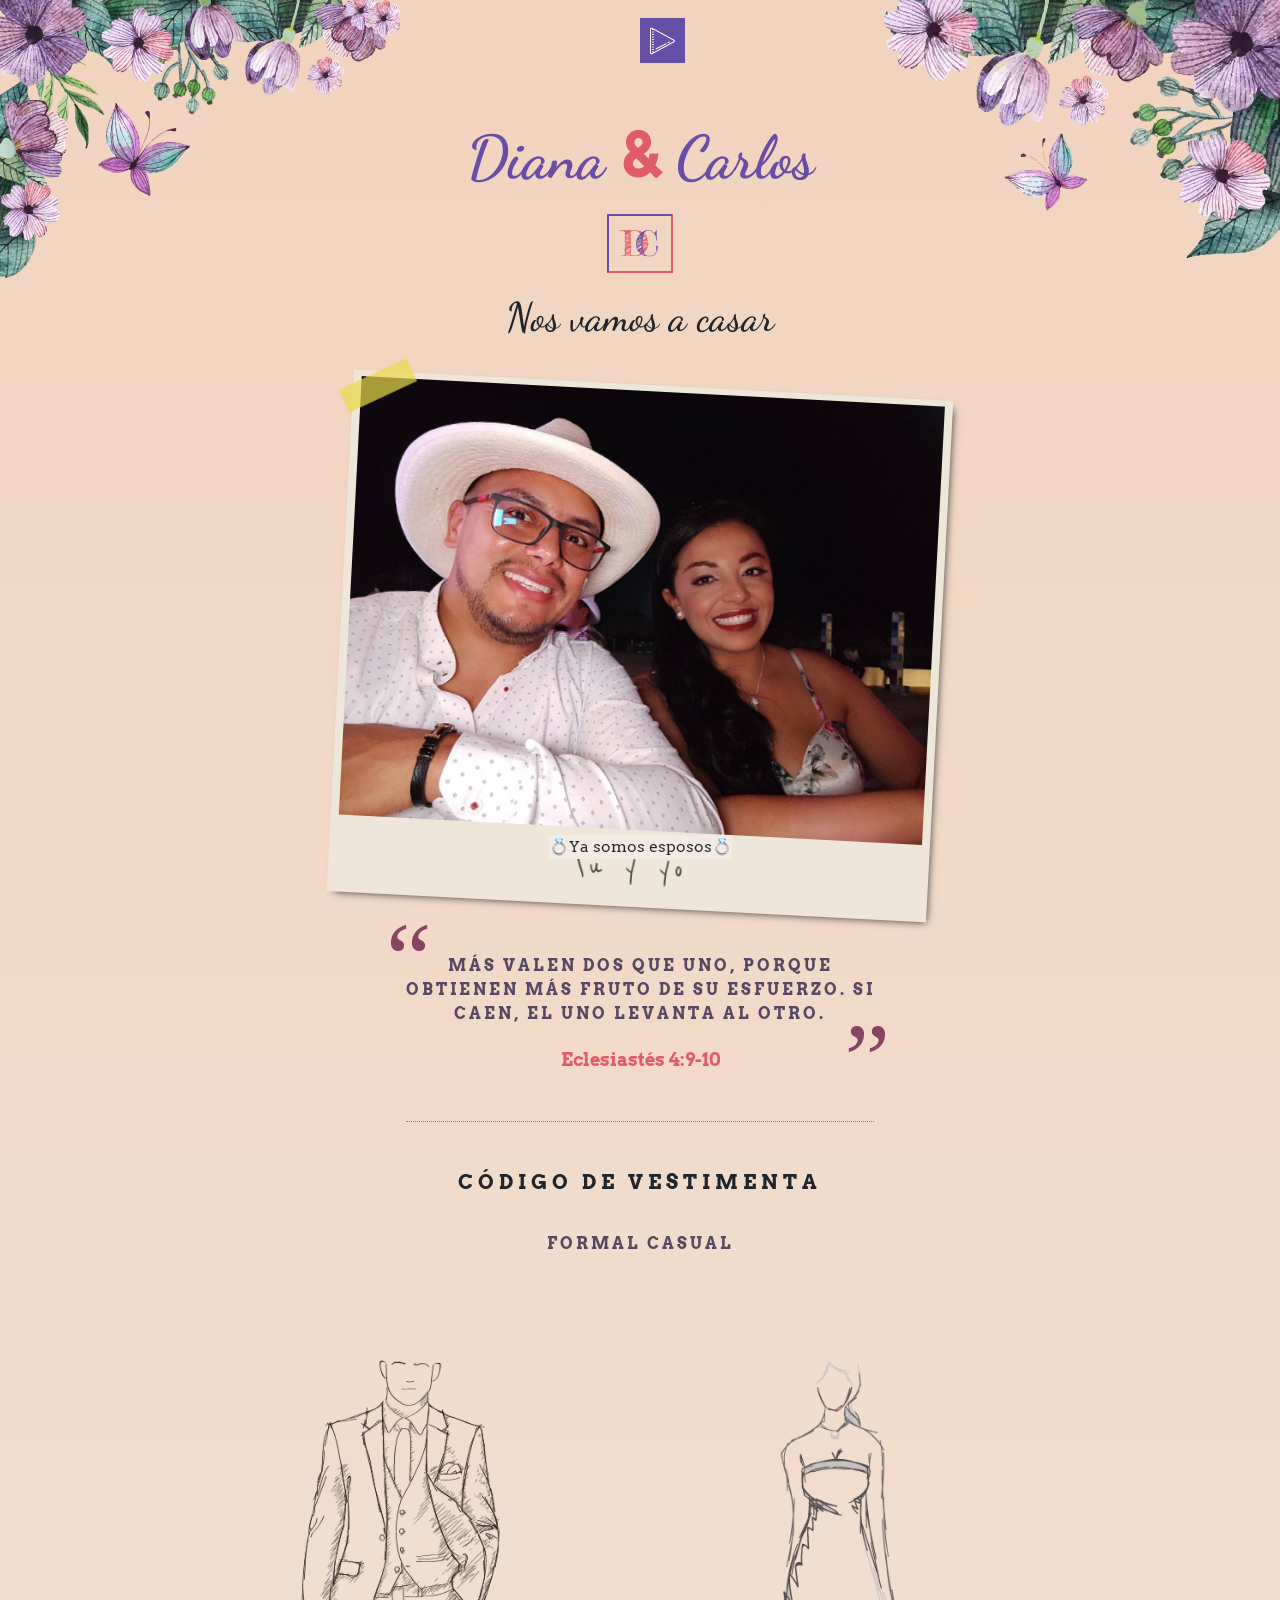
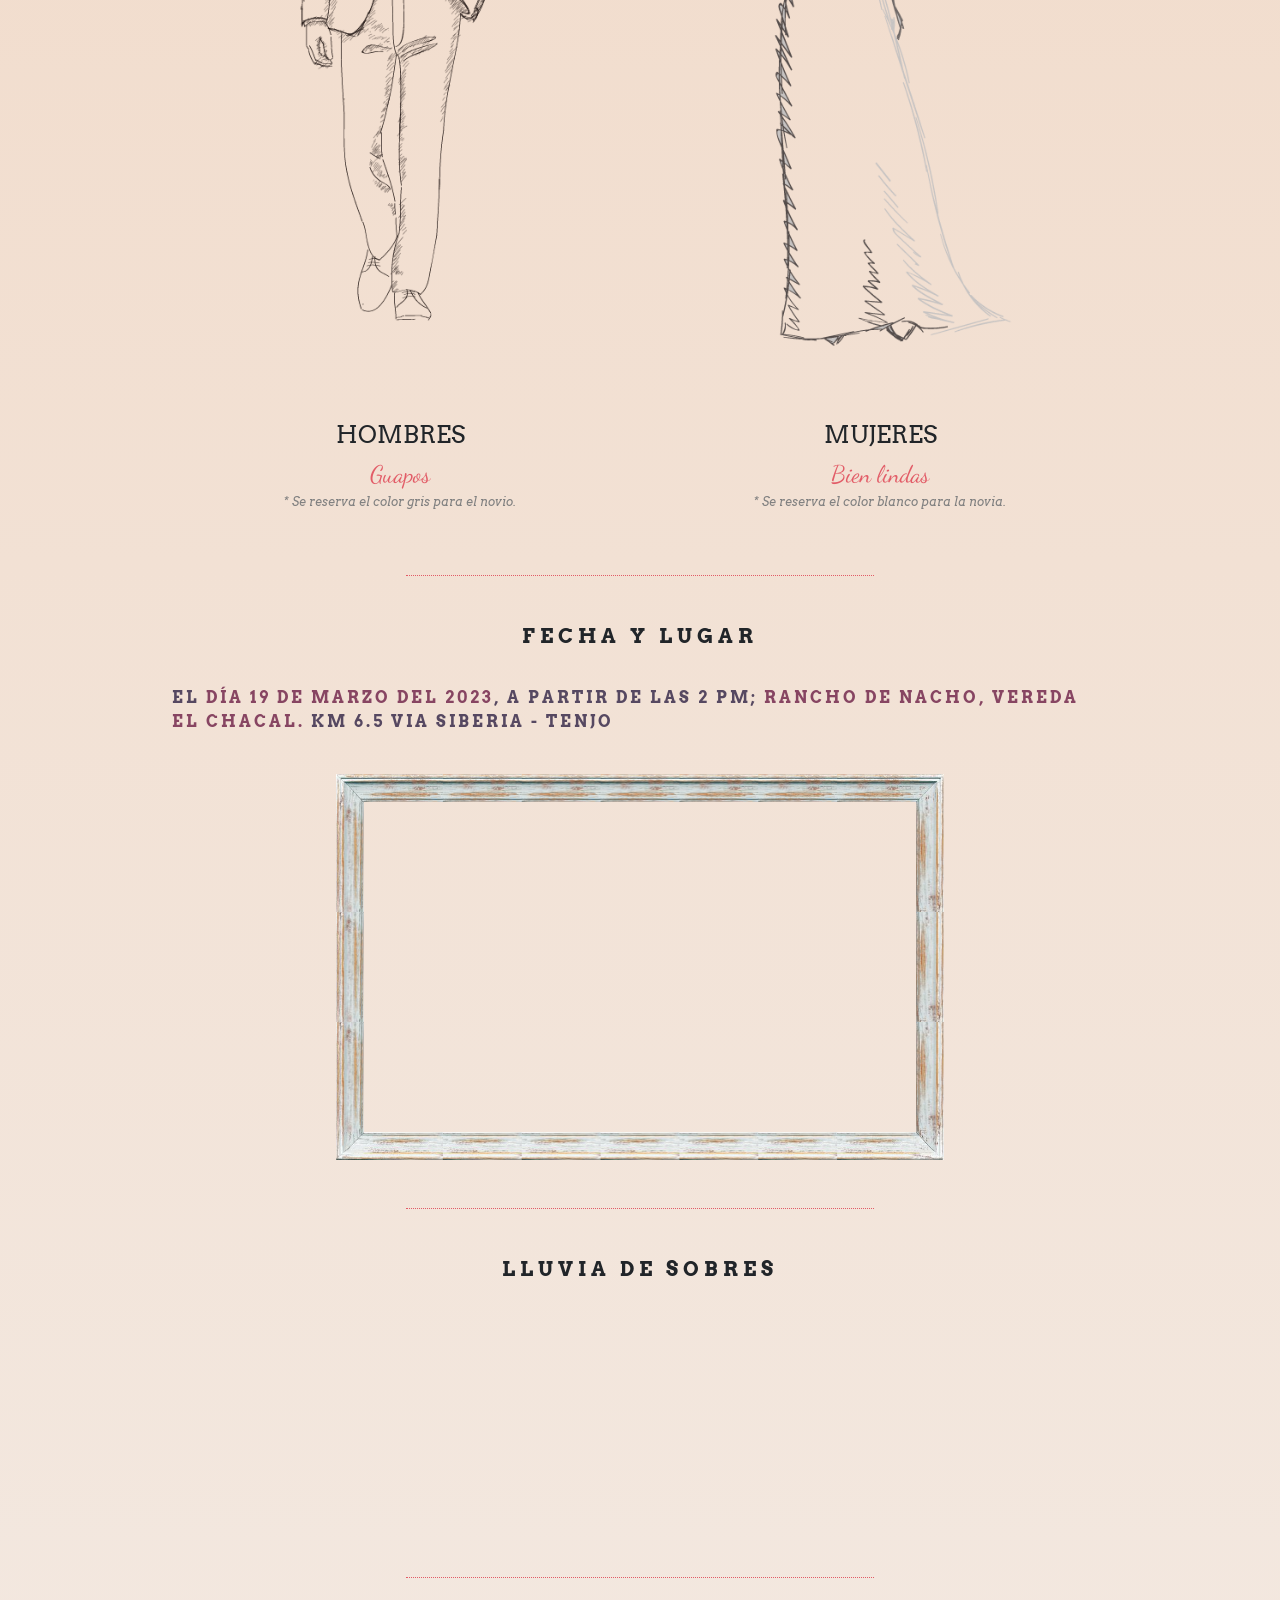
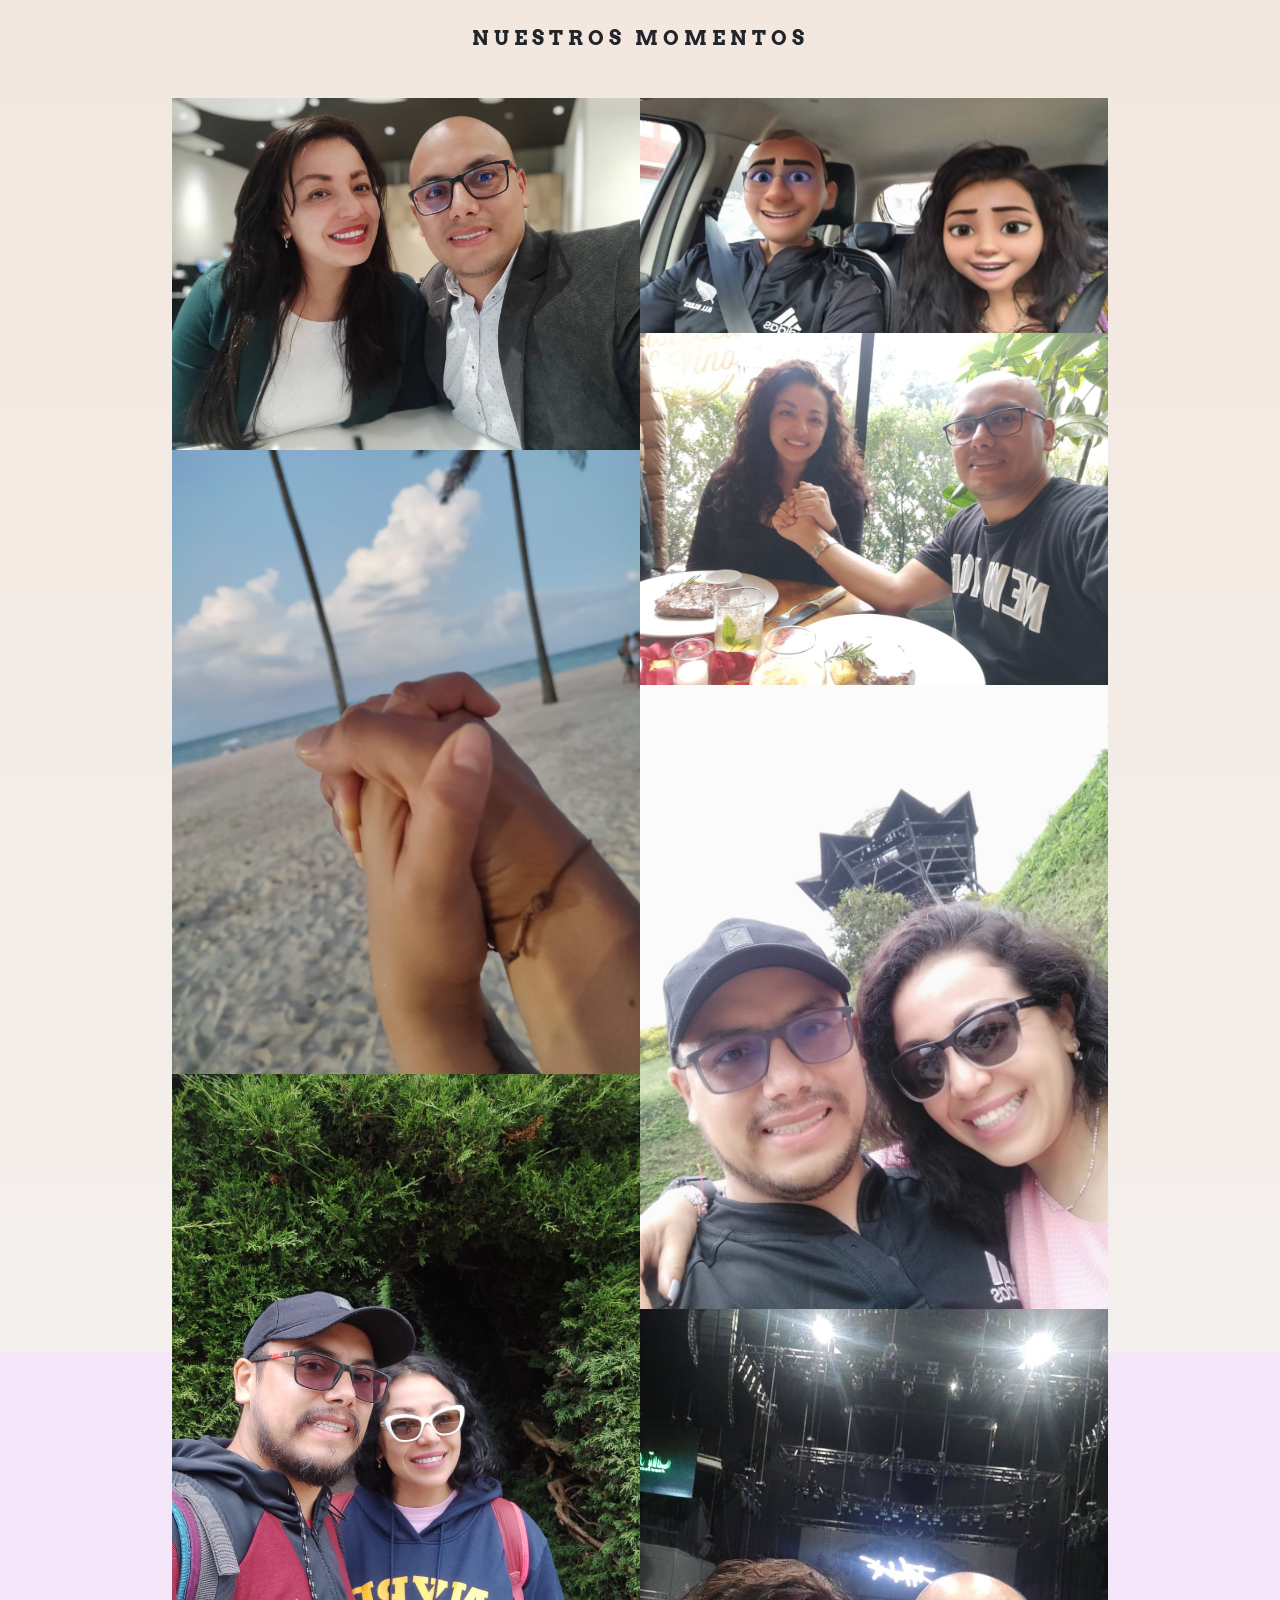
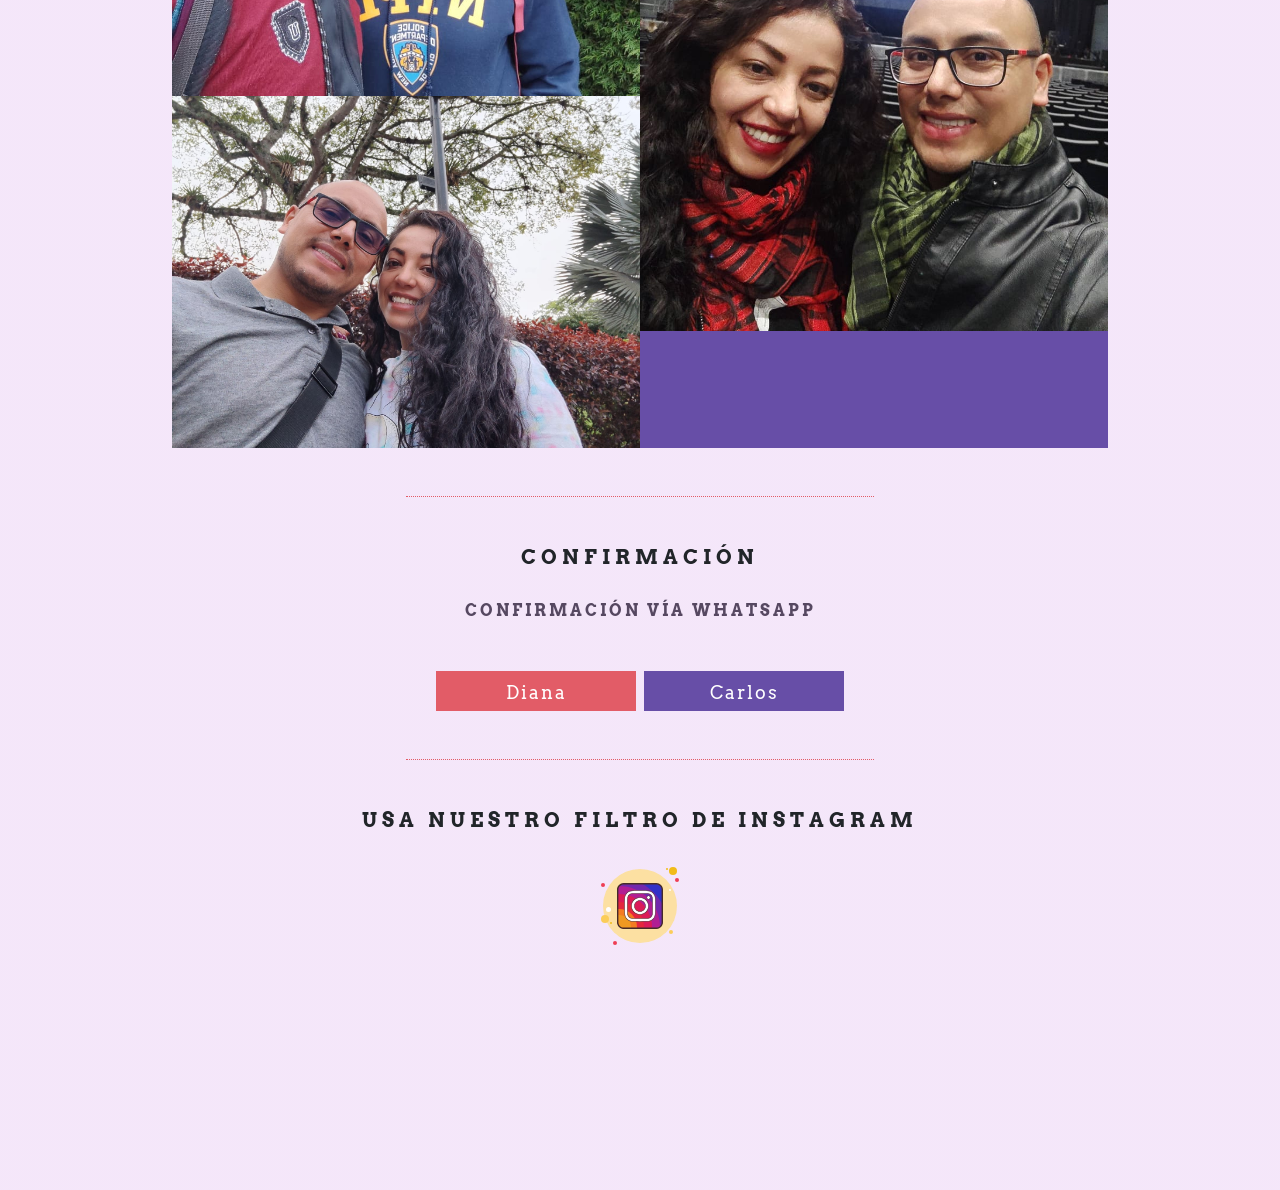
==== commit 6fdb809e: "ADD Intagram Filter" ====
--- a/index.html
+++ b/index.html
@@ -282,11 +282,16 @@
 
 <h3 class="text-center">Usa nuestro filtro de instagram</h3>
   
-  <a href="https://www.instagram.com/ar/574234551245951/?ch=YzZmZWU0ZTcwMDg5NDllNWEwY2I2NTVmNDc5YjMwYzk%3D" target="_blank">
-      <div class="instagram mx-auto mt-5">
-        <div class="camera"></div>
-      </div>
+<div class="d-flex justify-content-center">
+  
+      <a class="insta_ mt-3" href="https://www.instagram.com/ar/574234551245951/?ch=YzZmZWU0ZTcwMDg5NDllNWEwY2I2NTVmNDc5YjMwYzk%3D" target="_instagram">
+        <svg xmlns="http://www.w3.org/2000/svg" x="0px" y="0px"
+  width="100" height="100"
+  viewBox="0 0 100 100">
+  <circle cx="13" cy="29" r="2" fill="#ee3e54"></circle><circle cx="77" cy="13" r="1" fill="#f1bc19"></circle><circle cx="50" cy="50" r="37" fill="#fce0a2"></circle><circle cx="83" cy="15" r="4" fill="#f1bc19"></circle><circle cx="87" cy="24" r="2" fill="#ee3e54"></circle><circle cx="81" cy="76" r="2" fill="#fbcd59"></circle><circle cx="15" cy="63" r="4" fill="#fbcd59"></circle><circle cx="25" cy="87" r="2" fill="#ee3e54"></circle><circle cx="18.5" cy="53.5" r="2.5" fill="#fff"></circle><circle cx="21" cy="67" r="1" fill="#f1bc19"></circle><circle cx="80" cy="34" r="1" fill="#fff"></circle><path fill="#3231c7" d="M72.3,33.7v32.6c0,3.31-2.69,6-6,6H33.7c-3.31,0-6-2.69-6-6V33.7c0-3.31,2.69-6,6-6h32.6 C69.61,27.7,72.3,30.39,72.3,33.7z"></path><path fill="#7228ad" d="M72.3,48.04V66.3c0,3.31-2.69,6-6,6H33.7c-3.31,0-6-2.69-6-6V33.7c0-3.31,2.69-6,6-6h18.26 C60.6,32.29,67.71,39.4,72.3,48.04z"></path><path fill="#b11e93" d="M70,71c0,0.01,0,0.01,0,0.02c-1.02,0.8-2.3,1.28-3.7,1.28H33.7c-3.31,0-6-2.69-6-6V33.7 c0-1.4,0.48-2.68,1.28-3.7c0.01,0,0.01,0,0.02,0C51.64,30,70,48.36,70,71z"></path><path fill="#db1a58" d="M62,71c0,0.44-0.01,0.87-0.03,1.3H33.7c-3.31,0-6-2.69-6-6V38.03C28.13,38.01,28.56,38,29,38 C47.23,38,62,52.77,62,71z"></path><path fill="#e4273e" d="M54,71c0,0.43-0.01,0.87-0.03,1.3H33.7c-3.31,0-6-2.69-6-6V46.03C28.13,46.01,28.57,46,29,46 C42.81,46,54,57.19,54,71z"></path><path fill="#f47c22" d="M47,71c0,0.44-0.02,0.87-0.05,1.3H33.7c-3.31,0-6-2.69-6-6V53.05C28.13,53.02,28.56,53,29,53 C38.94,53,47,61.06,47,71z"></path><path fill="#ef9922" d="M41,71c0,0.44-0.02,0.87-0.07,1.3H33.7c-3.31,0-6-2.69-6-6v-7.23C28.13,59.02,28.56,59,29,59 C35.63,59,41,64.37,41,71z"></path><path fill="#472b29" d="M66.3,73H33.7c-3.694,0-6.7-3.006-6.7-6.7V33.7c0-3.694,3.006-6.7,6.7-6.7h32.6 c3.694,0,6.7,3.006,6.7,6.7v32.6C73,69.994,69.994,73,66.3,73z M33.7,28.4c-2.923,0-5.3,2.377-5.3,5.3v32.6 c0,2.922,2.377,5.3,5.3,5.3h32.6c2.923,0,5.3-2.377,5.3-5.3V33.7c0-2.922-2.377-5.3-5.3-5.3H33.7z"></path><g><path fill="#fff" d="M49.99,65.45c-3.982,0-5.464-0.011-6.978-0.08c-1.388-0.062-2.469-0.271-3.505-0.677 c-1.006-0.388-1.793-0.899-2.553-1.659c-0.753-0.754-1.265-1.542-1.658-2.553c-0.395-1.007-0.604-2.088-0.677-3.505 c-0.069-1.525-0.08-3.006-0.08-6.977c0-3.964,0.011-5.442,0.08-6.968c0.062-1.388,0.271-2.468,0.676-3.504 c0.394-1.021,0.905-1.808,1.659-2.553c0.754-0.753,1.541-1.265,2.554-1.659c1.035-0.405,2.116-0.613,3.504-0.677 c1.565-0.07,3.065-0.09,6.978-0.09c3.914,0,5.411,0.02,6.967,0.09c1.388,0.063,2.469,0.271,3.506,0.677 c1.021,0.394,1.807,0.905,2.552,1.659c0.747,0.738,1.262,1.524,1.669,2.553c0.397,1.046,0.604,2.128,0.667,3.504 c0.07,1.58,0.09,3.078,0.09,6.967c0,3.897-0.02,5.397-0.09,6.978c-0.063,1.377-0.269,2.458-0.667,3.505 c-0.407,1.018-0.923,1.806-1.669,2.552c-0.743,0.752-1.527,1.264-2.543,1.659c-1.049,0.405-2.133,0.614-3.515,0.676 C55.443,65.439,53.964,65.45,49.99,65.45z M48.68,37.45c-2.752,0-4.263,0.021-5.575,0.079c-1.342,0.062-2.082,0.287-2.577,0.476 c-0.617,0.242-1.059,0.53-1.525,0.998c-0.467,0.466-0.755,0.905-0.993,1.516c-0.191,0.498-0.417,1.24-0.479,2.585 c-0.068,1.506-0.079,2.895-0.079,6.887c0,4,0.011,5.39,0.079,6.895c0.062,1.336,0.287,2.076,0.477,2.572 c0.239,0.619,0.526,1.061,0.99,1.525c0.473,0.465,0.916,0.752,1.53,0.994c0.479,0.188,1.204,0.411,2.576,0.475 c1.56,0.07,3.04,0.089,6.888,0.089c3.856,0,5.338-0.019,6.895-0.089c1.405-0.065,2.147-0.303,2.583-0.477 c0.604-0.234,1.044-0.518,1.514-0.978c0.466-0.476,0.755-0.919,1.001-1.534c0.186-0.487,0.405-1.217,0.469-2.575 c0.069-1.573,0.089-3.055,0.089-6.897c0-3.835-0.02-5.315-0.089-6.886c-0.063-1.356-0.282-2.086-0.467-2.57 c-0.239-0.62-0.525-1.061-0.99-1.525c-0.498-0.49-0.903-0.75-1.548-0.997c-0.464-0.185-1.178-0.408-2.56-0.473 c-1.535-0.07-3.018-0.089-6.896-0.089H48.68z"></path><path fill="#472b29" d="M49.99,34.8c3.909,0,5.405,0.019,6.956,0.09c1.359,0.061,2.415,0.265,3.428,0.66 c0.985,0.38,1.744,0.873,2.467,1.605c0.719,0.71,1.216,1.47,1.608,2.459c0.389,1.024,0.59,2.081,0.652,3.429 c0.07,1.576,0.089,3.072,0.089,6.957c0,3.893-0.019,5.39-0.089,6.966c-0.062,1.35-0.263,2.407-0.648,3.42 c-0.396,0.989-0.894,1.751-1.617,2.474c-0.716,0.725-1.473,1.219-2.453,1.6c-1.023,0.395-2.083,0.599-3.436,0.66 c-1.509,0.069-2.986,0.08-6.956,0.08c-3.978,0-5.458-0.011-6.967-0.08c-1.359-0.061-2.415-0.264-3.426-0.66 c-0.971-0.375-1.731-0.869-2.465-1.602c-0.728-0.729-1.222-1.489-1.603-2.468c-0.384-0.981-0.587-2.038-0.659-3.423 c-0.069-1.522-0.08-3.001-0.08-6.968c0-3.959,0.011-5.436,0.08-6.957c0.061-1.359,0.264-2.415,0.66-3.427 c0.38-0.985,0.873-1.745,1.603-2.465c0.727-0.727,1.488-1.221,2.467-1.602c1.009-0.394,2.065-0.598,3.424-0.66 C44.585,34.819,46.082,34.8,49.99,34.8 M49.99,62.79c3.861,0,5.345-0.019,6.907-0.089c1.443-0.067,2.211-0.314,2.658-0.493 c0.641-0.248,1.105-0.547,1.609-1.041c0.487-0.497,0.791-0.964,1.053-1.62c0.191-0.501,0.419-1.255,0.483-2.649 c0.07-1.576,0.089-3.061,0.089-6.908c0-3.839-0.019-5.322-0.089-6.898c-0.065-1.391-0.292-2.145-0.483-2.65 c-0.249-0.645-0.562-1.126-1.049-1.614c-0.518-0.509-0.96-0.794-1.625-1.048c-0.486-0.194-1.225-0.425-2.645-0.492 c-1.539-0.07-3.024-0.089-6.907-0.089H48.68c-2.756,0-4.27,0.021-5.588,0.079c-1.376,0.064-2.141,0.296-2.658,0.493 c-0.641,0.251-1.122,0.566-1.609,1.053c-0.487,0.486-0.801,0.965-1.051,1.605c-0.197,0.513-0.431,1.28-0.495,2.662 c-0.069,1.511-0.08,2.901-0.08,6.898c0,4.004,0.01,5.397,0.08,6.907c0.064,1.372,0.297,2.136,0.493,2.65 c0.252,0.654,0.556,1.121,1.05,1.615c0.491,0.482,0.973,0.795,1.613,1.046c0.496,0.194,1.247,0.426,2.656,0.492 C44.655,62.771,46.138,62.79,49.99,62.79 M49.99,34.3c-3.991,0-5.454,0.021-6.989,0.09c-1.417,0.064-2.522,0.279-3.583,0.693 c-1.047,0.408-1.86,0.937-2.639,1.714c-0.78,0.771-1.31,1.585-1.716,2.639c-0.416,1.062-0.63,2.168-0.693,3.584 c-0.069,1.537-0.08,3.019-0.08,6.979c0,3.969,0.011,5.452,0.08,6.99c0.075,1.444,0.289,2.549,0.693,3.583 c0.407,1.045,0.937,1.859,1.715,2.639c0.786,0.786,1.601,1.314,2.639,1.715c1.062,0.416,2.168,0.63,3.584,0.693 c1.537,0.07,3.02,0.081,6.989,0.081c3.96,0,5.441-0.01,6.979-0.081c1.41-0.063,2.519-0.277,3.594-0.693 c1.051-0.409,1.861-0.938,2.629-1.715c0.771-0.771,1.303-1.583,1.726-2.64c0.409-1.075,0.619-2.18,0.684-3.583 c0.068-1.536,0.09-3,0.09-6.989c0-3.979-0.021-5.443-0.09-6.979c-0.064-1.402-0.274-2.506-0.685-3.585 c-0.421-1.062-0.953-1.876-1.724-2.637c-0.771-0.78-1.584-1.309-2.639-1.716c-1.063-0.416-2.169-0.629-3.585-0.693 C55.443,34.321,53.982,34.3,49.99,34.3L49.99,34.3z M49.99,62.29c-3.842,0-5.32-0.019-6.876-0.089 c-1.336-0.062-2.036-0.278-2.496-0.458c-0.582-0.229-1-0.5-1.445-0.938c-0.441-0.441-0.705-0.846-0.934-1.438 c-0.182-0.476-0.399-1.195-0.46-2.494c-0.068-1.492-0.079-2.881-0.079-6.884c0-3.995,0.011-5.382,0.079-6.875 c0.061-1.308,0.278-2.026,0.462-2.506c0.225-0.574,0.497-0.99,0.938-1.43c0.44-0.441,0.856-0.713,1.438-0.941 c0.473-0.18,1.192-0.399,2.499-0.459C44.42,37.722,45.93,37.7,48.68,37.7h1.311c3.876,0,5.355,0.019,6.885,0.088 c1.346,0.063,2.033,0.277,2.482,0.457c0.612,0.234,0.99,0.478,1.46,0.94c0.436,0.436,0.708,0.854,0.934,1.438 c0.176,0.463,0.389,1.17,0.45,2.493c0.069,1.557,0.089,3.036,0.089,6.875c0,3.847-0.02,5.328-0.089,6.886 c-0.062,1.322-0.273,2.027-0.451,2.494c-0.234,0.586-0.501,0.996-0.943,1.448c-0.445,0.437-0.851,0.7-1.432,0.924 c-0.424,0.169-1.13,0.396-2.501,0.459C55.32,62.271,53.84,62.29,49.99,62.29L49.99,62.29z"></path></g><path fill="#fff" d="M58.5,43.25c-0.965,0-1.75-0.785-1.75-1.75s0.785-1.75,1.75-1.75h0.001 c0.467,0,0.906,0.182,1.236,0.512c0.331,0.331,0.513,0.77,0.513,1.237C60.25,42.465,59.465,43.25,58.5,43.25z"></path><path fill="#472b29" d="M58.5,40c0.828,0,1.5,0.672,1.5,1.5c0,0.828-0.672,1.5-1.5,1.5S57,42.328,57,41.5 C57,40.672,57.672,40.001,58.5,40L58.5,40 M58.5,39.5L58.5,39.5c-1.103,0.001-2,0.898-2,2c0,1.103,0.897,2,2,2s2-0.897,2-2 S59.603,39.5,58.5,39.5L58.5,39.5z"></path><path fill="#fff" d="M49.988,41.504c-4.695,0-8.501,3.806-8.501,8.501s3.806,8.499,8.501,8.499 c4.695,0,8.499-3.805,8.499-8.499S54.682,41.504,49.988,41.504L49.988,41.504z M49.988,44.505c3.037,0,5.5,2.462,5.5,5.5 c0,3.037-2.463,5.5-5.5,5.5c-3.038,0-5.5-2.463-5.5-5.5C44.488,46.967,46.95,44.505,49.988,44.505z"></path><path fill="#472b29" d="M49.988,58.754c-4.825,0-8.751-3.925-8.751-8.75c0-4.825,3.926-8.75,8.751-8.75 c4.824,0,8.749,3.925,8.749,8.75C58.737,54.829,54.812,58.754,49.988,58.754z M49.988,41.754c-4.55,0-8.251,3.701-8.251,8.25 c0,4.549,3.701,8.25,8.251,8.25c4.549,0,8.249-3.701,8.249-8.25C58.237,45.455,54.537,41.754,49.988,41.754z M49.988,55.754 c-3.171,0-5.75-2.58-5.75-5.75s2.579-5.75,5.75-5.75s5.75,2.58,5.75,5.75S53.159,55.754,49.988,55.754z M49.988,44.754 c-2.895,0-5.25,2.355-5.25,5.25s2.355,5.25,5.25,5.25s5.25-2.355,5.25-5.25S52.883,44.754,49.988,44.754z"></path>
+  </svg>
     </a>
+</div>
 
     <div style="height: 102px"></div>
 
--- a/styles/styles.css
+++ b/styles/styles.css
@@ -649,72 +649,6 @@
 }
 
 
-/* Instagram
-====================== */
-.instagram {
-  /* shape */
-  width: 150px;
-  height: 150px;
-  border-radius: 60px;
-  
-  /* gradient */
-  background: -webkit-radial-gradient(32% 106%, circle cover, rgb(255, 225, 125) 0%, rgb(255, 205, 105) 10%, rgb(250, 145, 55) 28%, rgb(235, 65, 65) 42%, transparent 82%), -webkit-linear-gradient(-45deg, rgb(35, 75, 215) 12%, rgb(195, 60, 190) 58%);
-  
-  /* shadow */
-  box-shadow: -3px 3px 10px #ccc;
-  
-  /* camera centering */
-  display: flex;
-  justify-content: center;
-  align-items: center;
-}
-
-/* Camera
-====================== */
-.camera {
-width: 70%;
-  height: 75%;
-  border-radius: 30px;
-  border: 10px solid #fff;
-  
-  /* lens centering */
-  display: flex;
-  justify-content: center;
-  align-items: center;
-  
-  /* for flash positioning */
-  position: relative;
-}
-
-/* lens 
-============= */
-.camera::before {
-  content:"";
-  
-  /* shape */
-  width: 60px;
-  height: 60px;
-  border-radius: 50%;
-  
-  /* style */
-  border: 10px solid #fff;
-}
-
-/* flash
-============= */
-.camera::after {
-  content: "";
-  width: 16px;
-  height: 16px;
-  border-radius: 50%;
-  background: #fff;
-  position: absolute;
-  right: 5px;
-  top: 8px;
-}
-
-
-
 
 
 @media (min-width: 992px) {
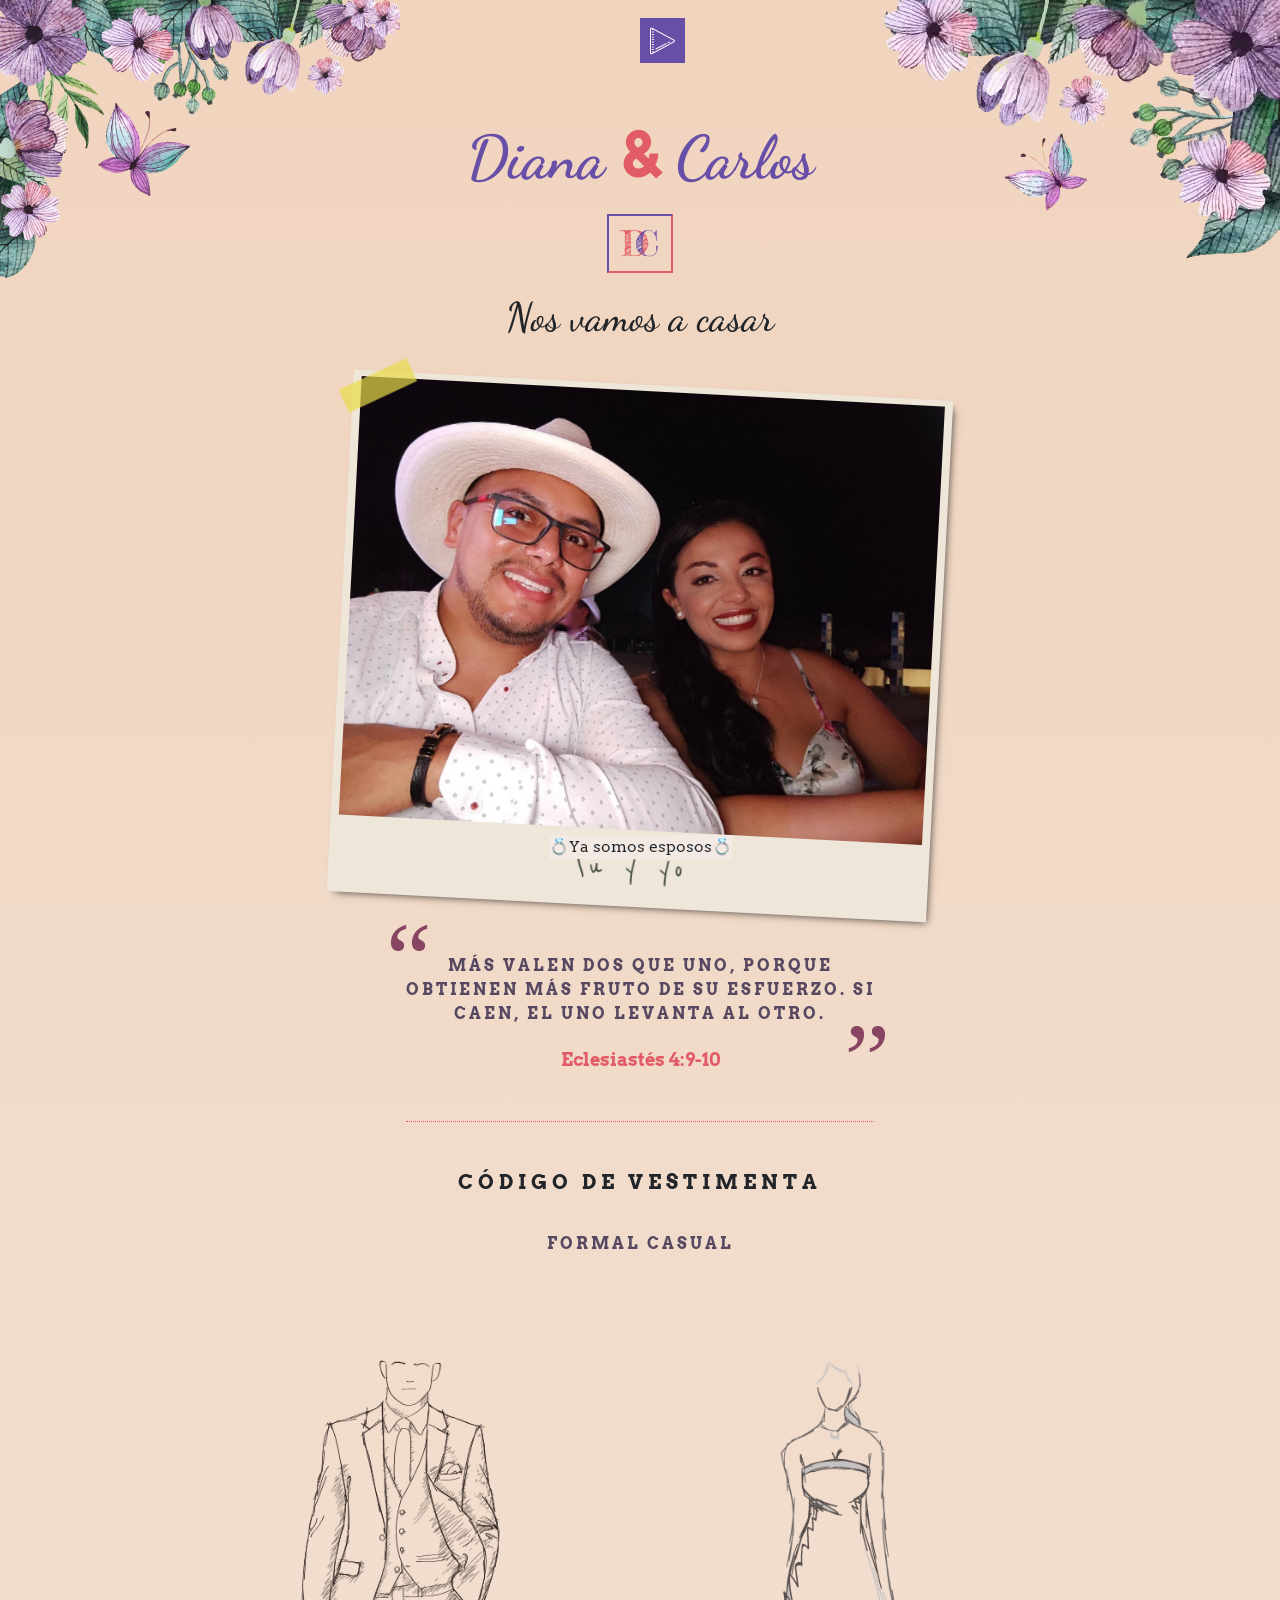
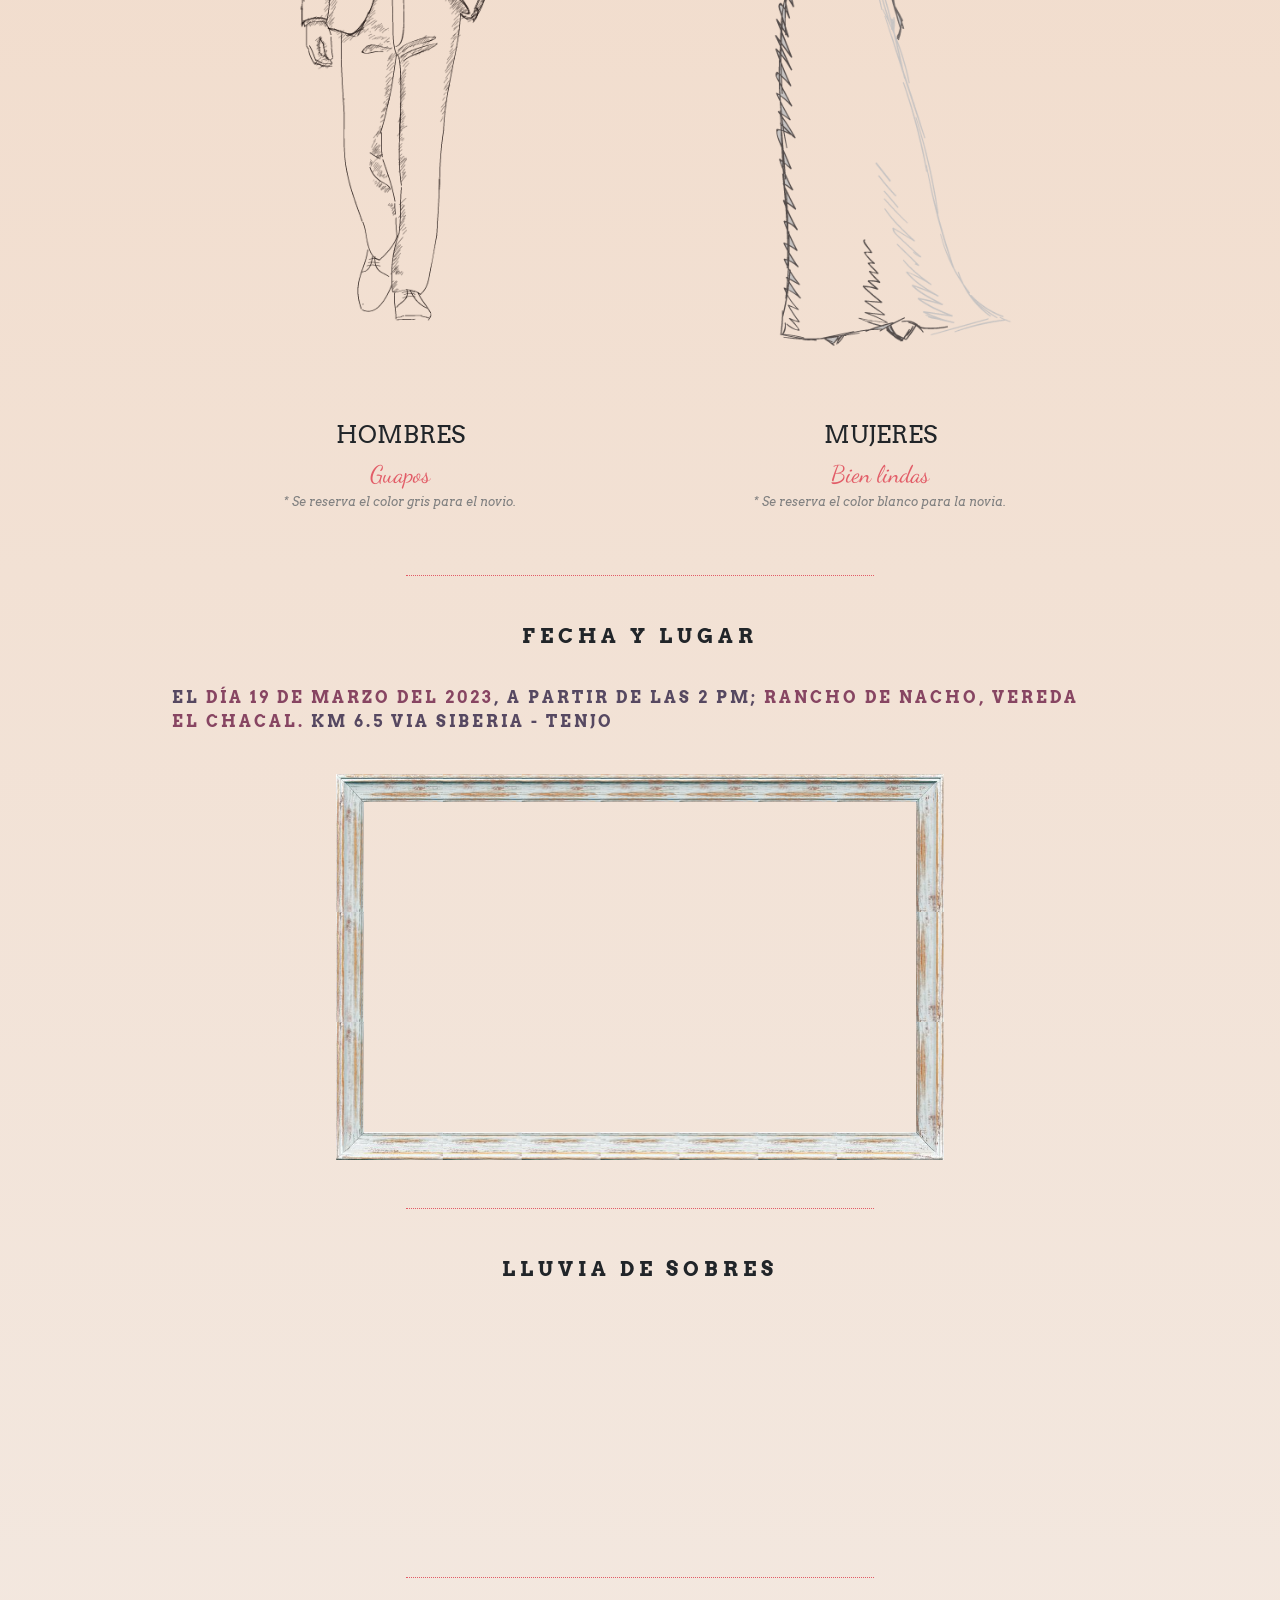
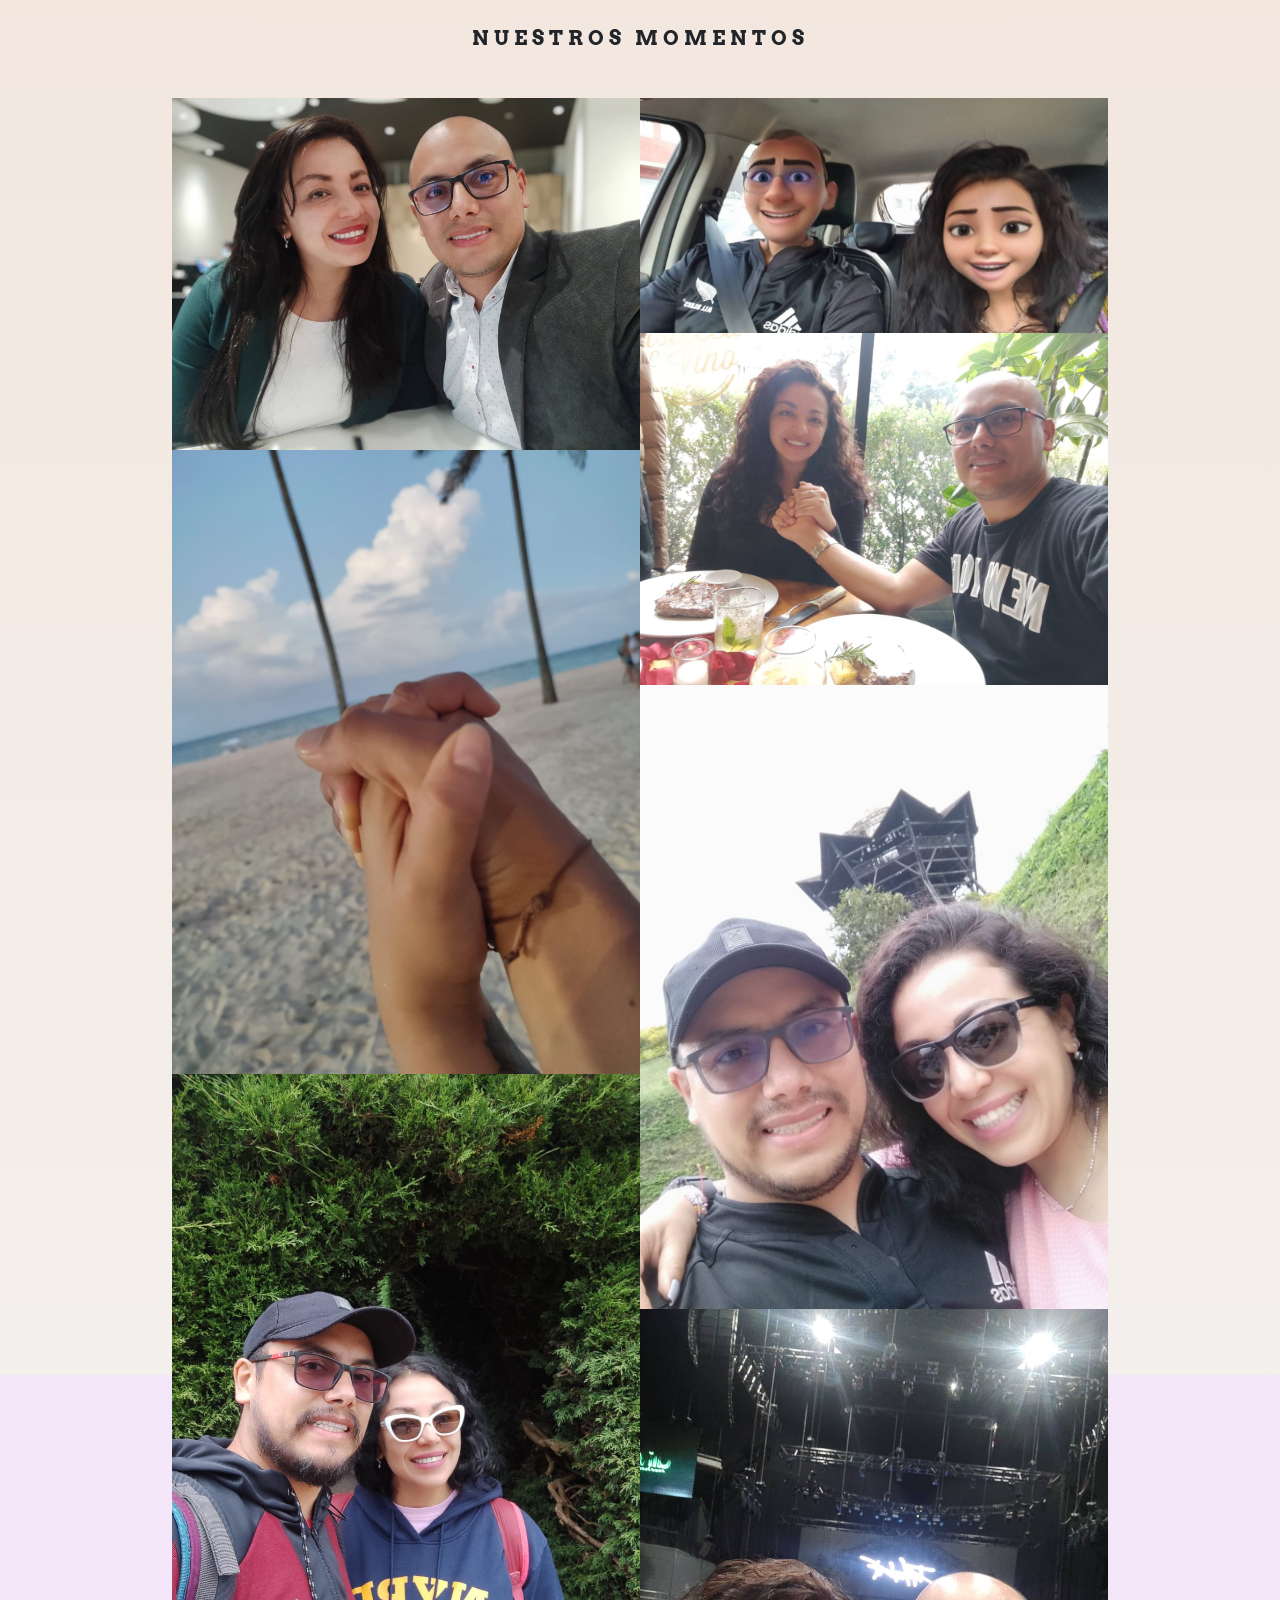
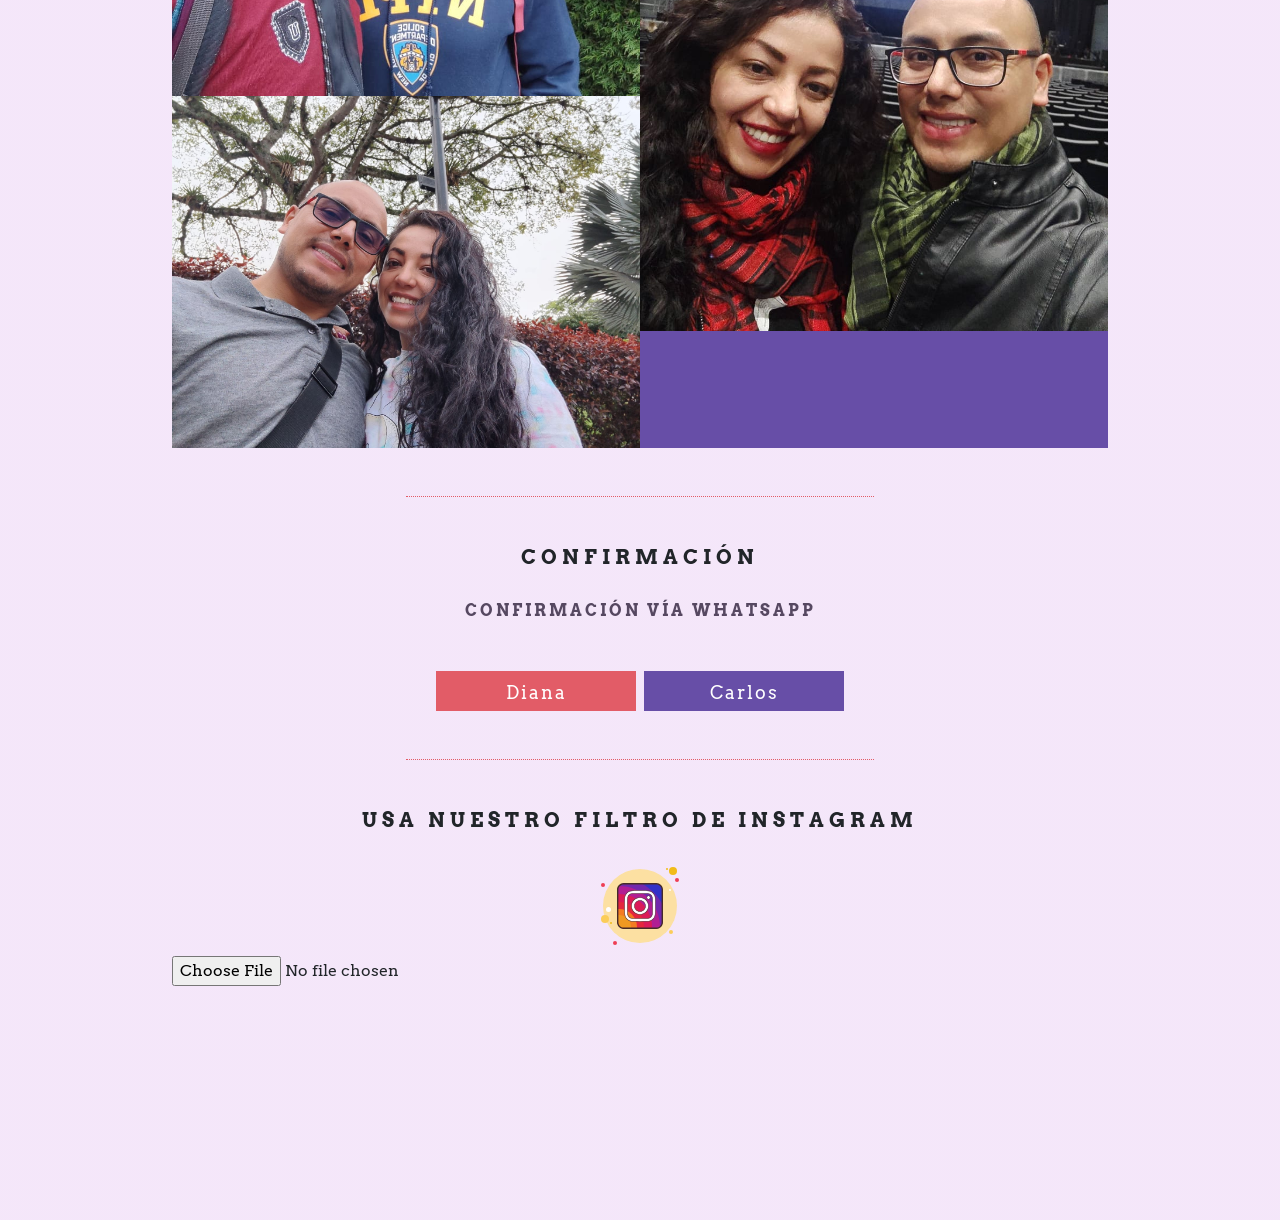
==== commit d082936e: "Prueba camera" ====
--- a/index.html
+++ b/index.html
@@ -293,6 +293,10 @@
     </a>
 </div>
 
+<div clasd="d-flex d-md-none">
+  <input type="file" accept="image/*" capture="user">
+</div>
+
     <div style="height: 102px"></div>
 
     <div id="countdown">
@@ -335,9 +339,7 @@
       <source src="./assets/mp3/Hasta mi final.mp3" type="audio/mpeg" />
     </audio>
 
-    <div id="play-pause" class="play" data-aos="fade-down"
-    data-aos-easing="linear"
-    data-aos-duration="400">Play</div>
+    <div id="play-pause" class="play">Play</div>
 
     <div style="height: 132px; background-color:#2e069952" data-aos="flip-up" data-aos-duration="3000">
 
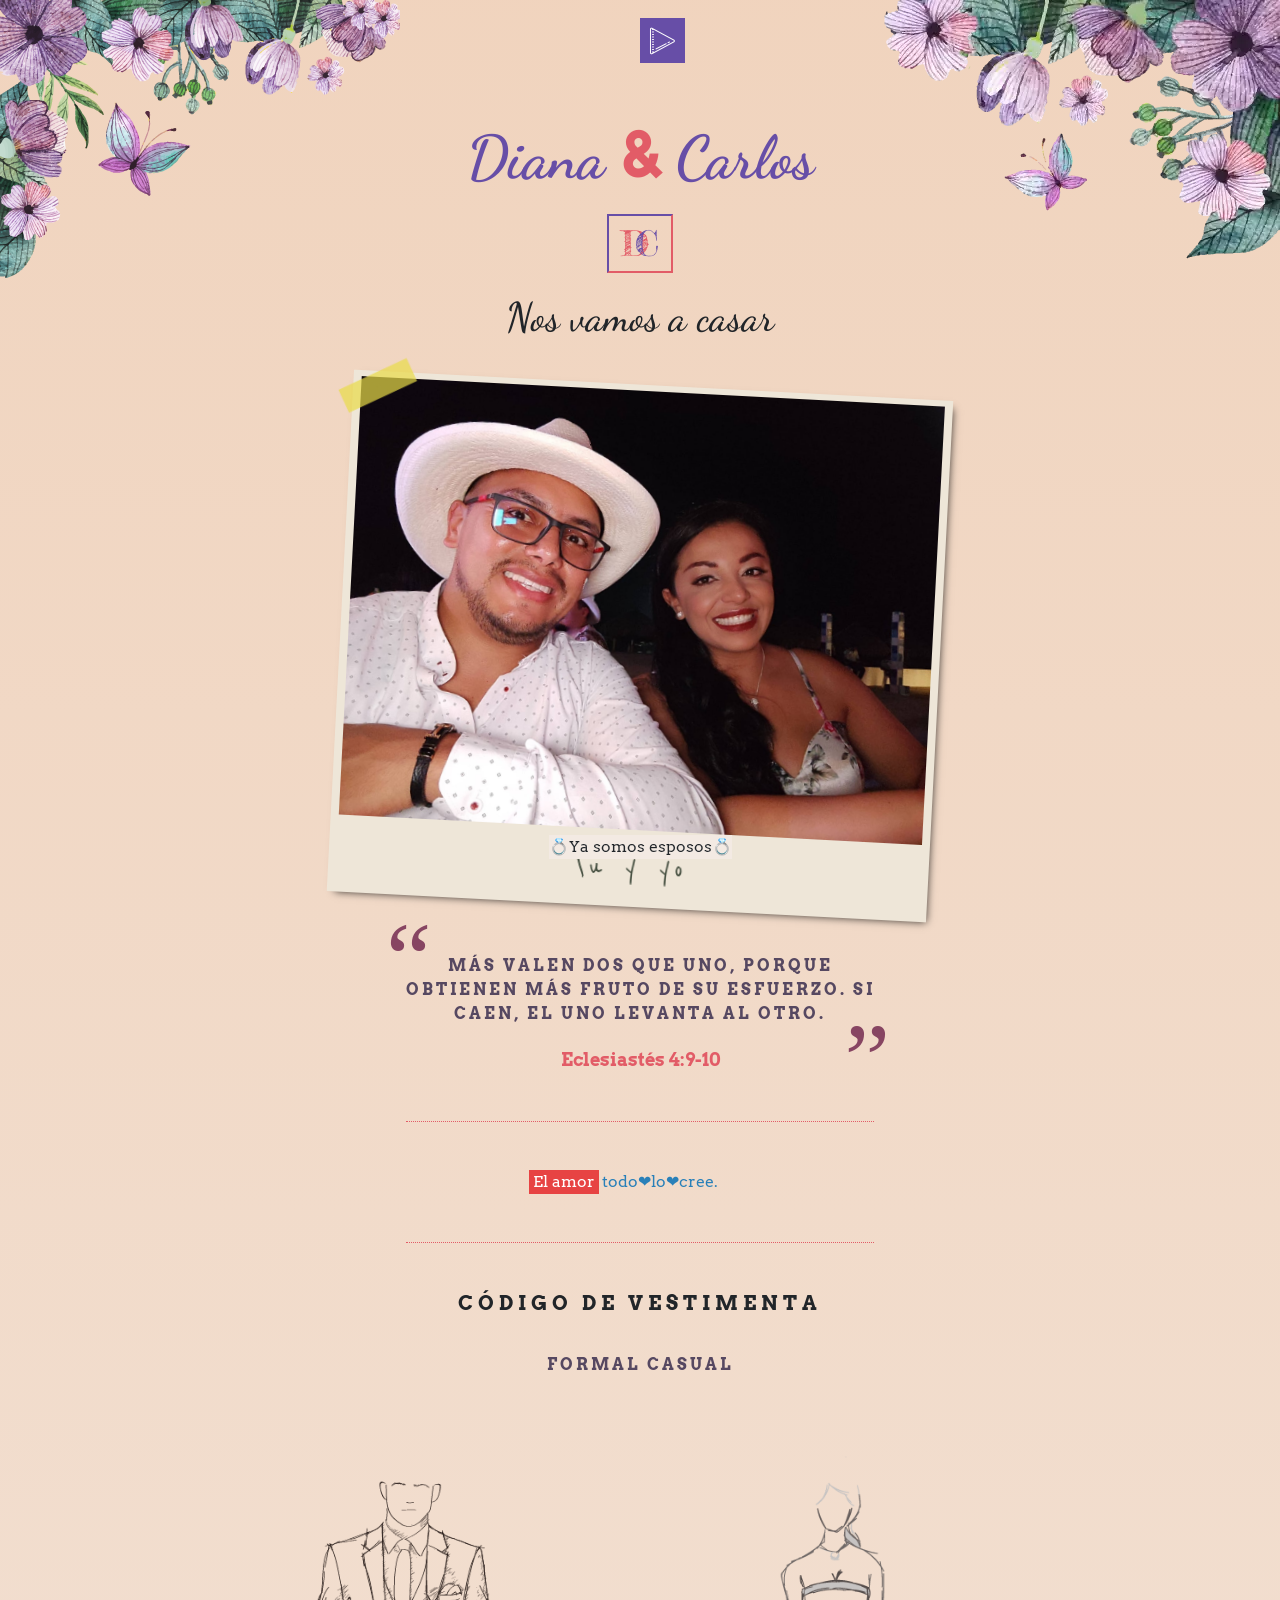
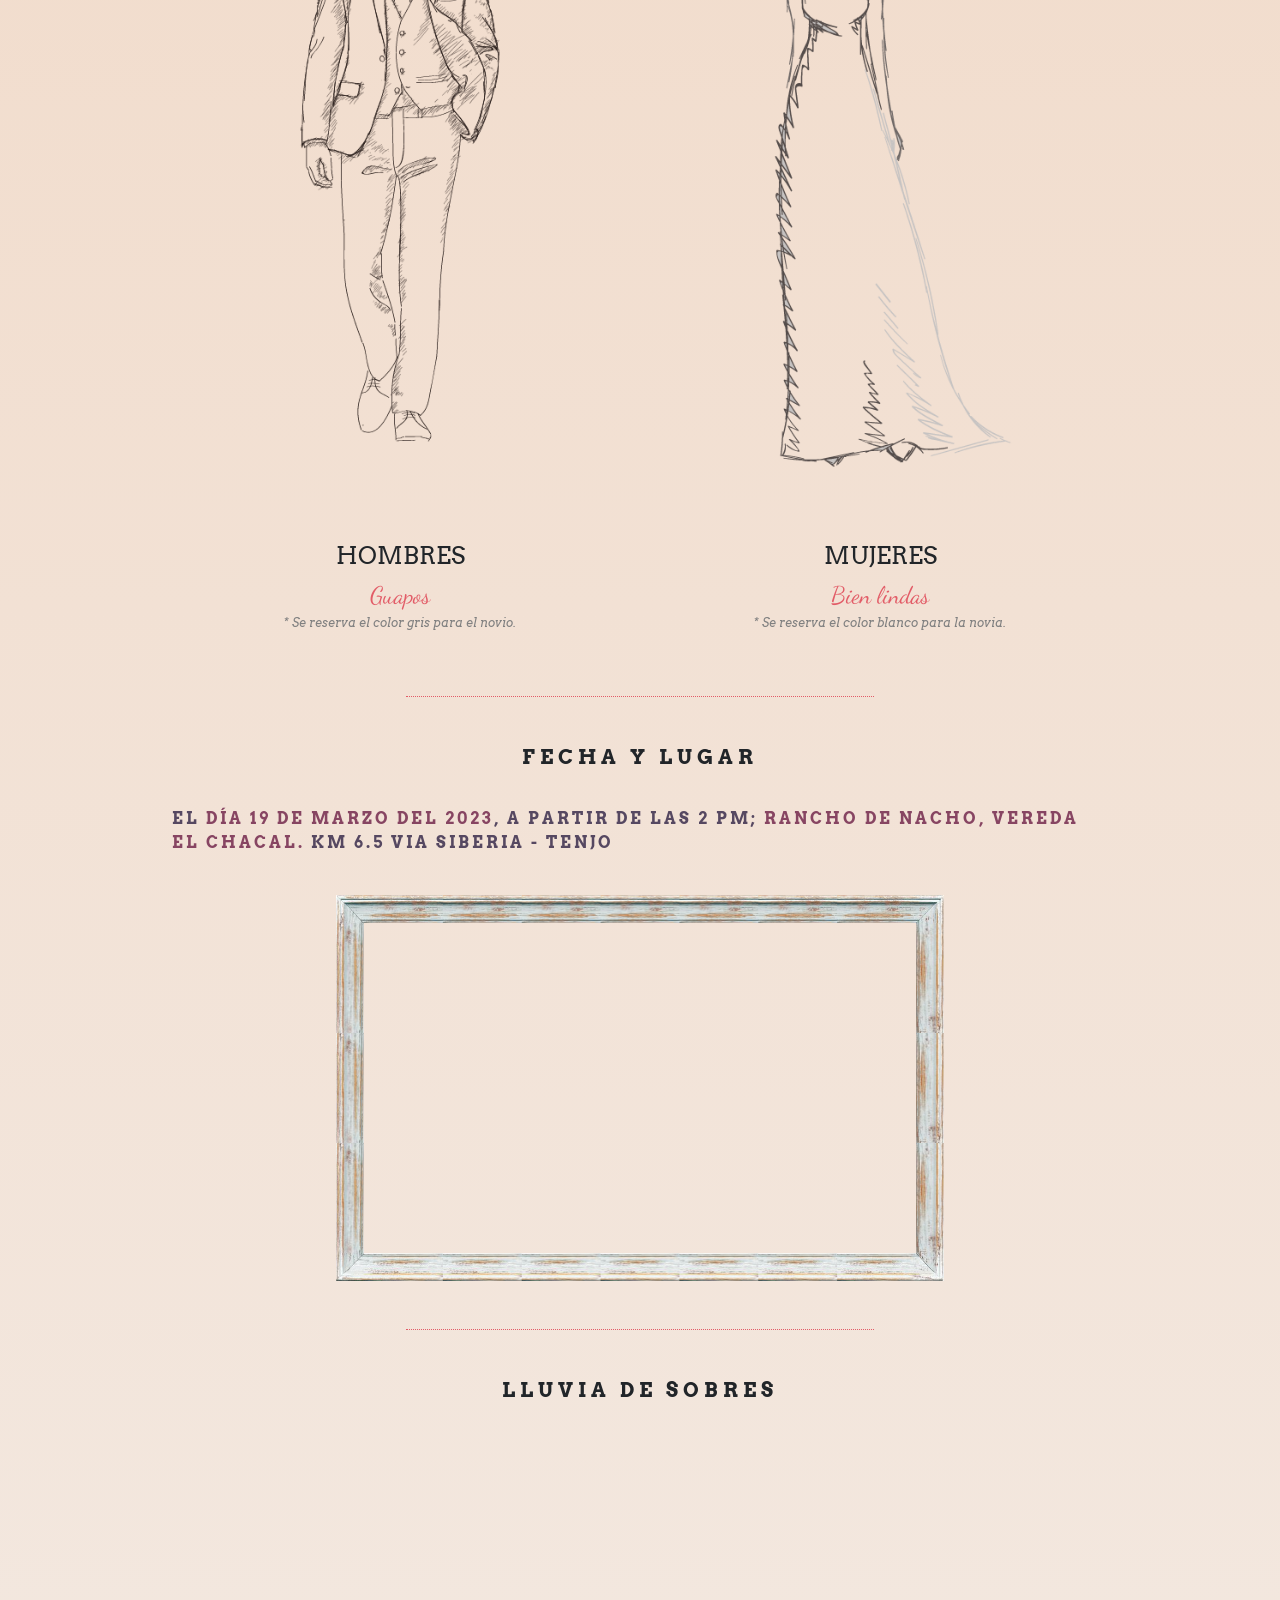
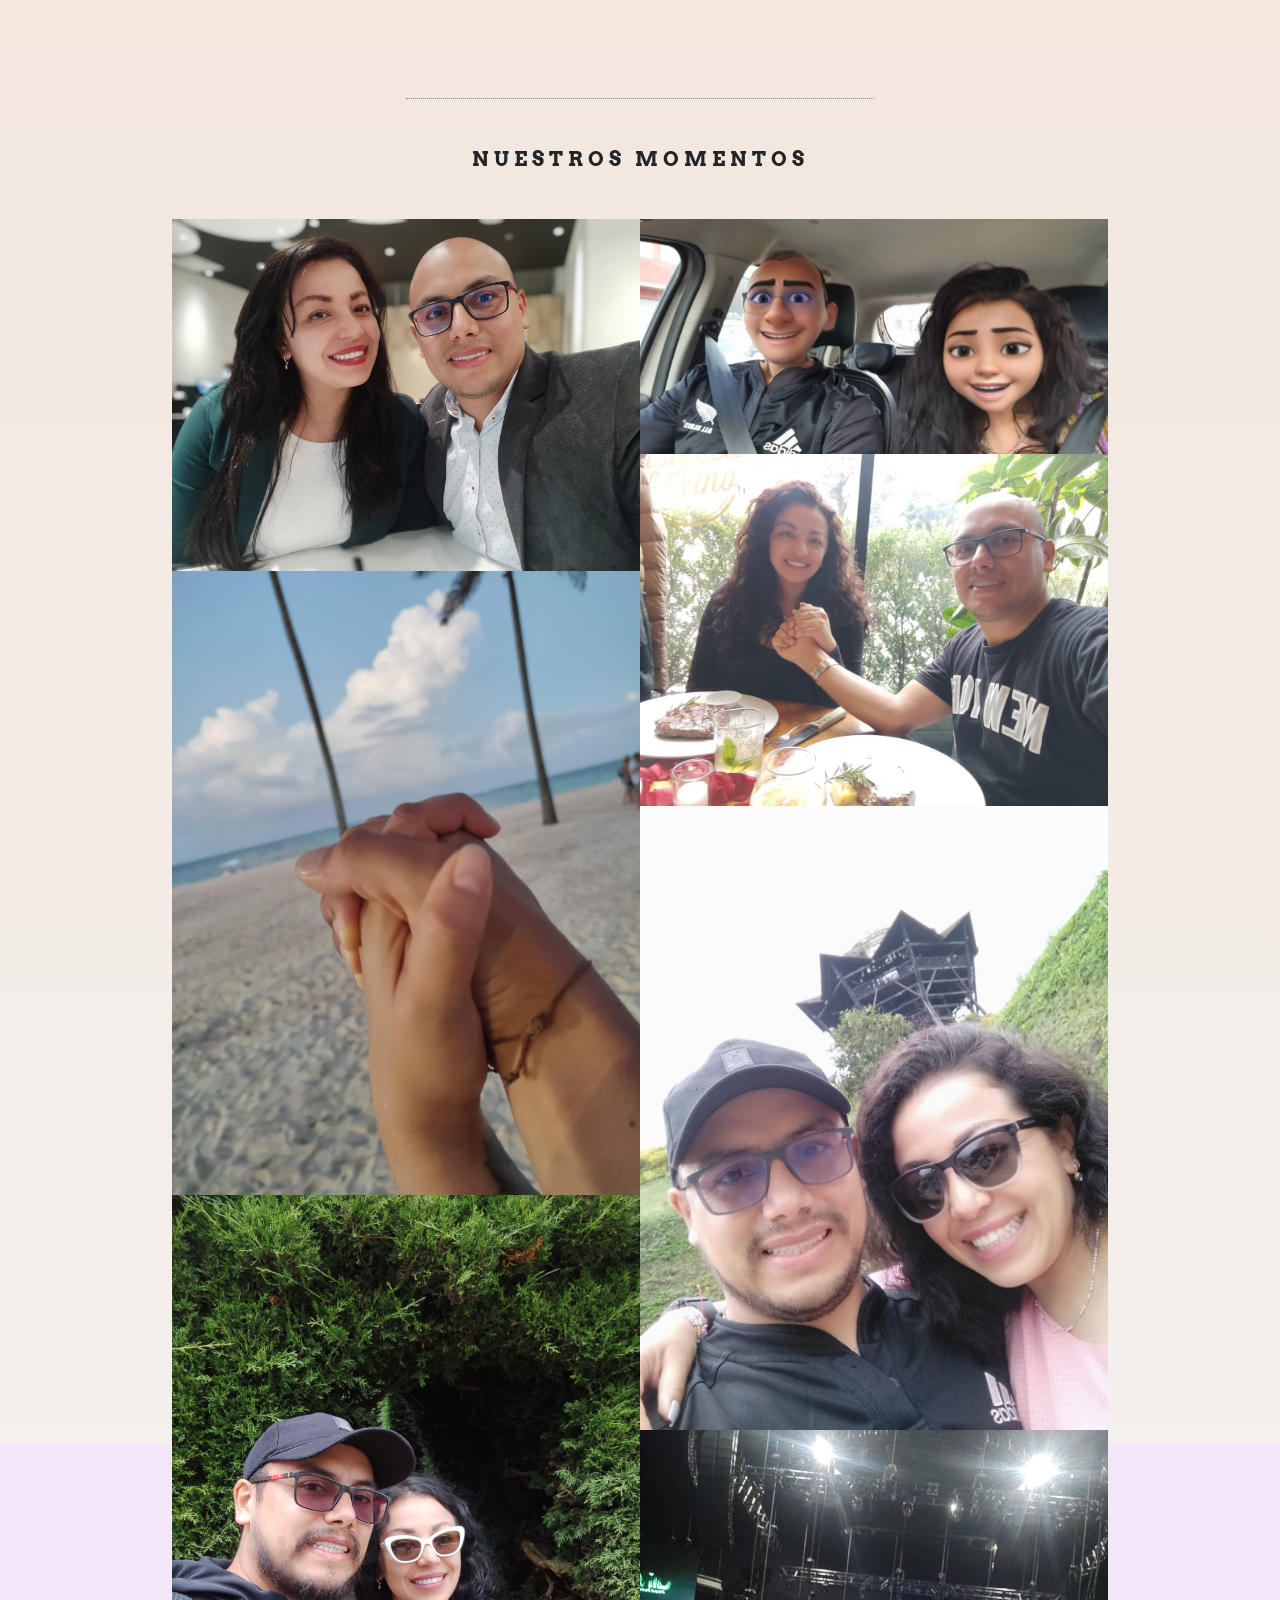
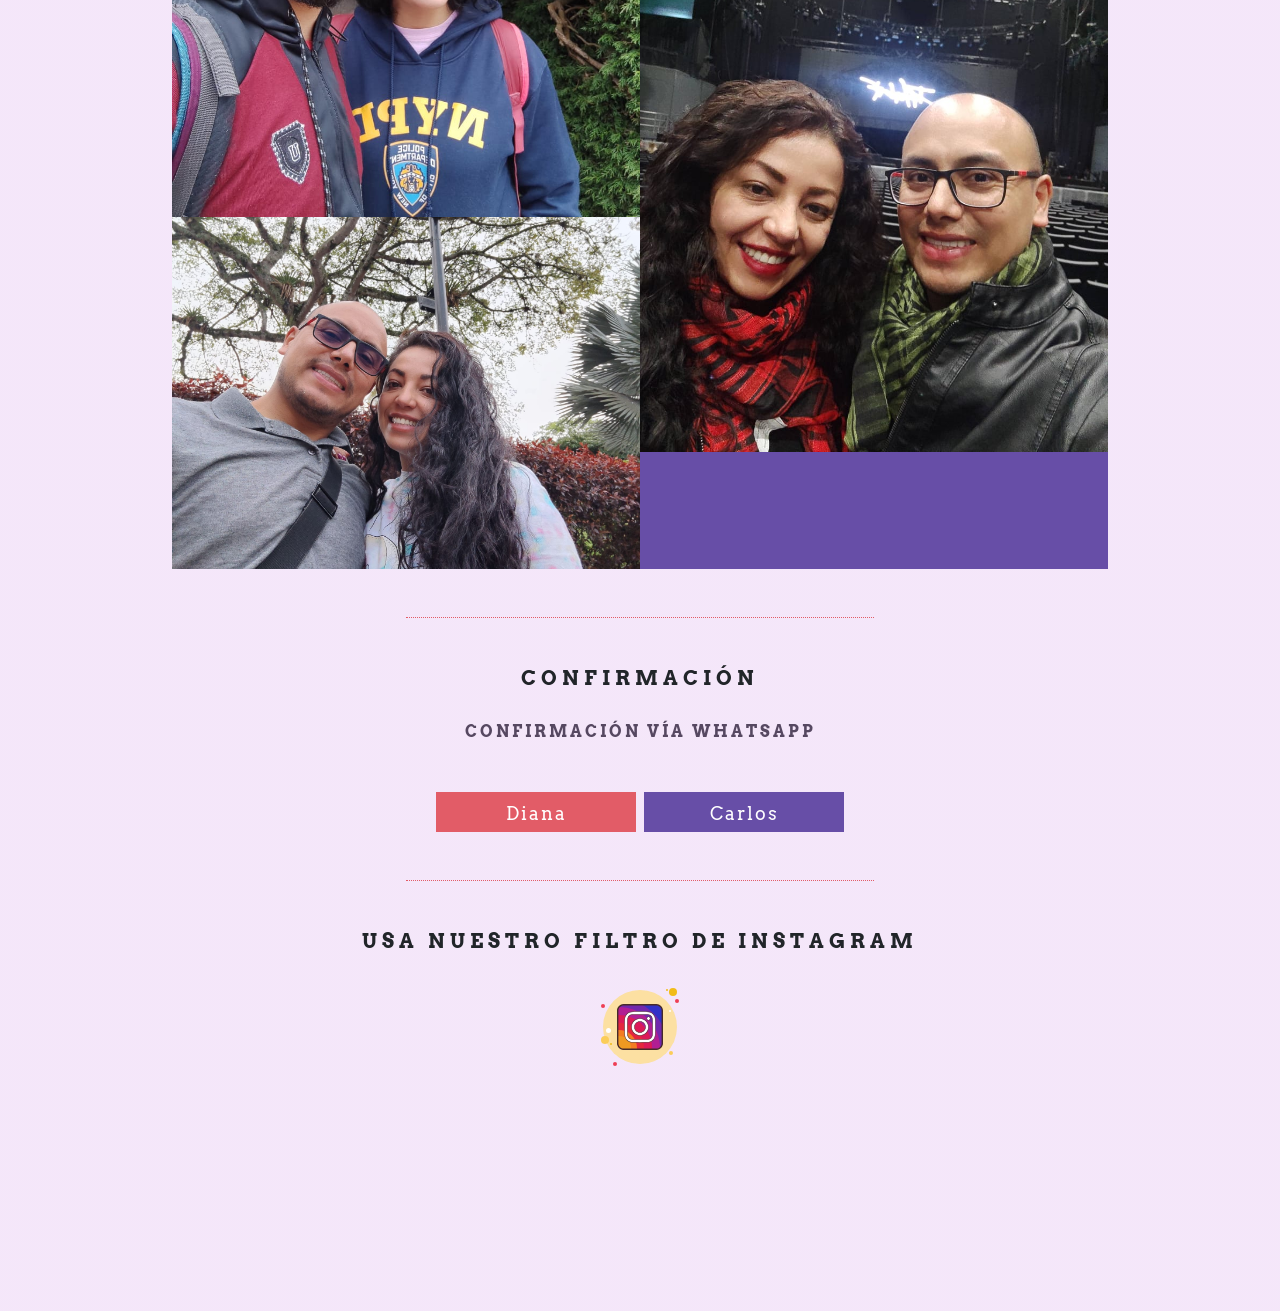
==== commit f150015e: "Prueba letters" ====
--- a/index.html
+++ b/index.html
@@ -88,13 +88,32 @@
 
             <footer>Eclesiastés 4:9-10</footer>
           </blockquote>
-
-          <div
-            class="mx-auto my-5"
-            style="border-bottom: 1px dotted #e25c67; max-width: 50%"
-          ></div>
-        </div>
-      </div>
+        </div>
+      </div>
+
+      <div
+      class="mx-auto my-5"
+      style="border-bottom: 1px dotted #e25c67; max-width: 50%"
+    ></div>
+
+      <div clasd="d-flex text-center">
+        <div class="text-r">
+          <p class="red-c">El amor</p>
+          <p>
+            <span class="word wisteria">todo&#10084;lo&#10084;sufre.</span>
+            <span class="word belize">todo&#10084;lo&#10084;cree.</span>
+            <span class="word pomegranate">todo&#10084;lo&#10084;espera.</span>
+            <span class="word green">todo&#10084;lo&#10084;soporta.</span>
+            <span class="word orange">nunca&#10084;deja&#10084;de&#10084;ser.</span>
+          </p>
+        </div>
+      </div>
+
+      
+      <div
+      class="mx-auto my-5"
+      style="border-bottom: 1px dotted #e25c67; max-width: 50%"
+    ></div>
 
       <!-- Codigo de vestimenta -->
       <div class="dresscode-block">
@@ -293,9 +312,6 @@
     </a>
 </div>
 
-<div clasd="d-flex d-md-none">
-  <input type="file" accept="image/*" capture="user">
-</div>
 
     <div style="height: 102px"></div>
 
--- a/styles/styles.css
+++ b/styles/styles.css
@@ -650,6 +650,75 @@
 
 
 
+/******** Estilos rotate words***********/
+.text-r {
+  display: flex;
+  justify-content: center;
+  margin-left: -150px;
+}
+
+.text-r .red-c {
+  background: #e74343;
+  color: white;
+  padding: 0 4px;
+  margin-right: 3px;
+}
+
+.text-r p {
+  display: inline-block;
+  vertical-align: top;
+  margin: 0;
+}
+
+.text-r .word {
+  position: absolute;
+  width: auto;
+  opacity: 0;
+}
+
+.text-r .letter {
+  display: inline-block;
+  position: relative;
+  float: left;
+  transform: translateZ(25px);
+  transform-origin: 50% 50% 25px;
+}
+
+.text-r .letter.out {
+  transform: rotateX(90deg);
+  transition: transform 0.32s cubic-bezier(0.55, 0.055, 0.675, 0.19);
+}
+
+.text-r .letter.behind {
+  transform: rotateX(-90deg);
+}
+
+.text-r .letter.in {
+  transform: rotateX(0deg);
+  transition: transform 0.38s cubic-bezier(0.175, 0.885, 0.32, 1.275);
+}
+
+.text-r .wisteria {
+  color: #8e44ad;
+}
+
+.text-r .belize {
+  color: #2980b9;
+}
+
+.text-r .pomegranate {
+  color: #c0392b;
+}
+
+.text-r .green {
+  color: #16a085;
+}
+
+.text-r .orange {
+  color: #f88030;
+}
+
+
 
 @media (min-width: 992px) {
   .container {
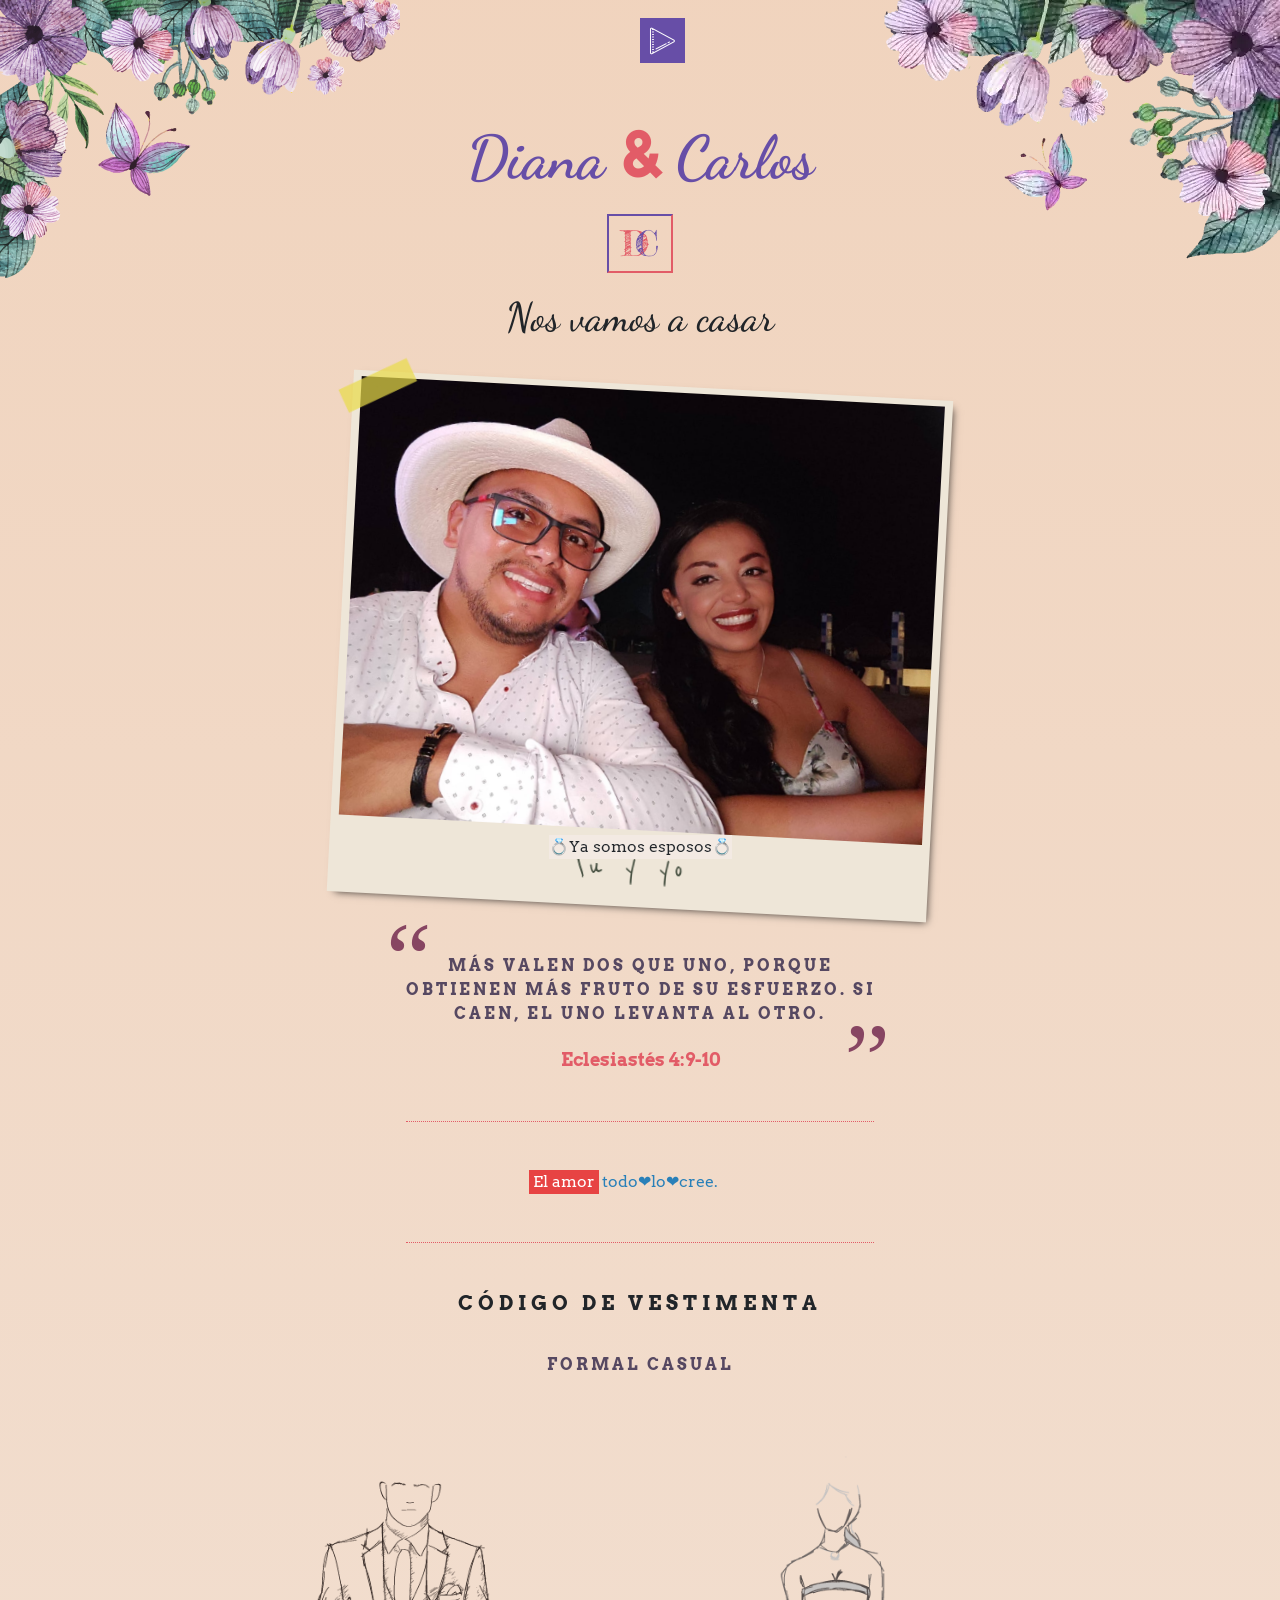
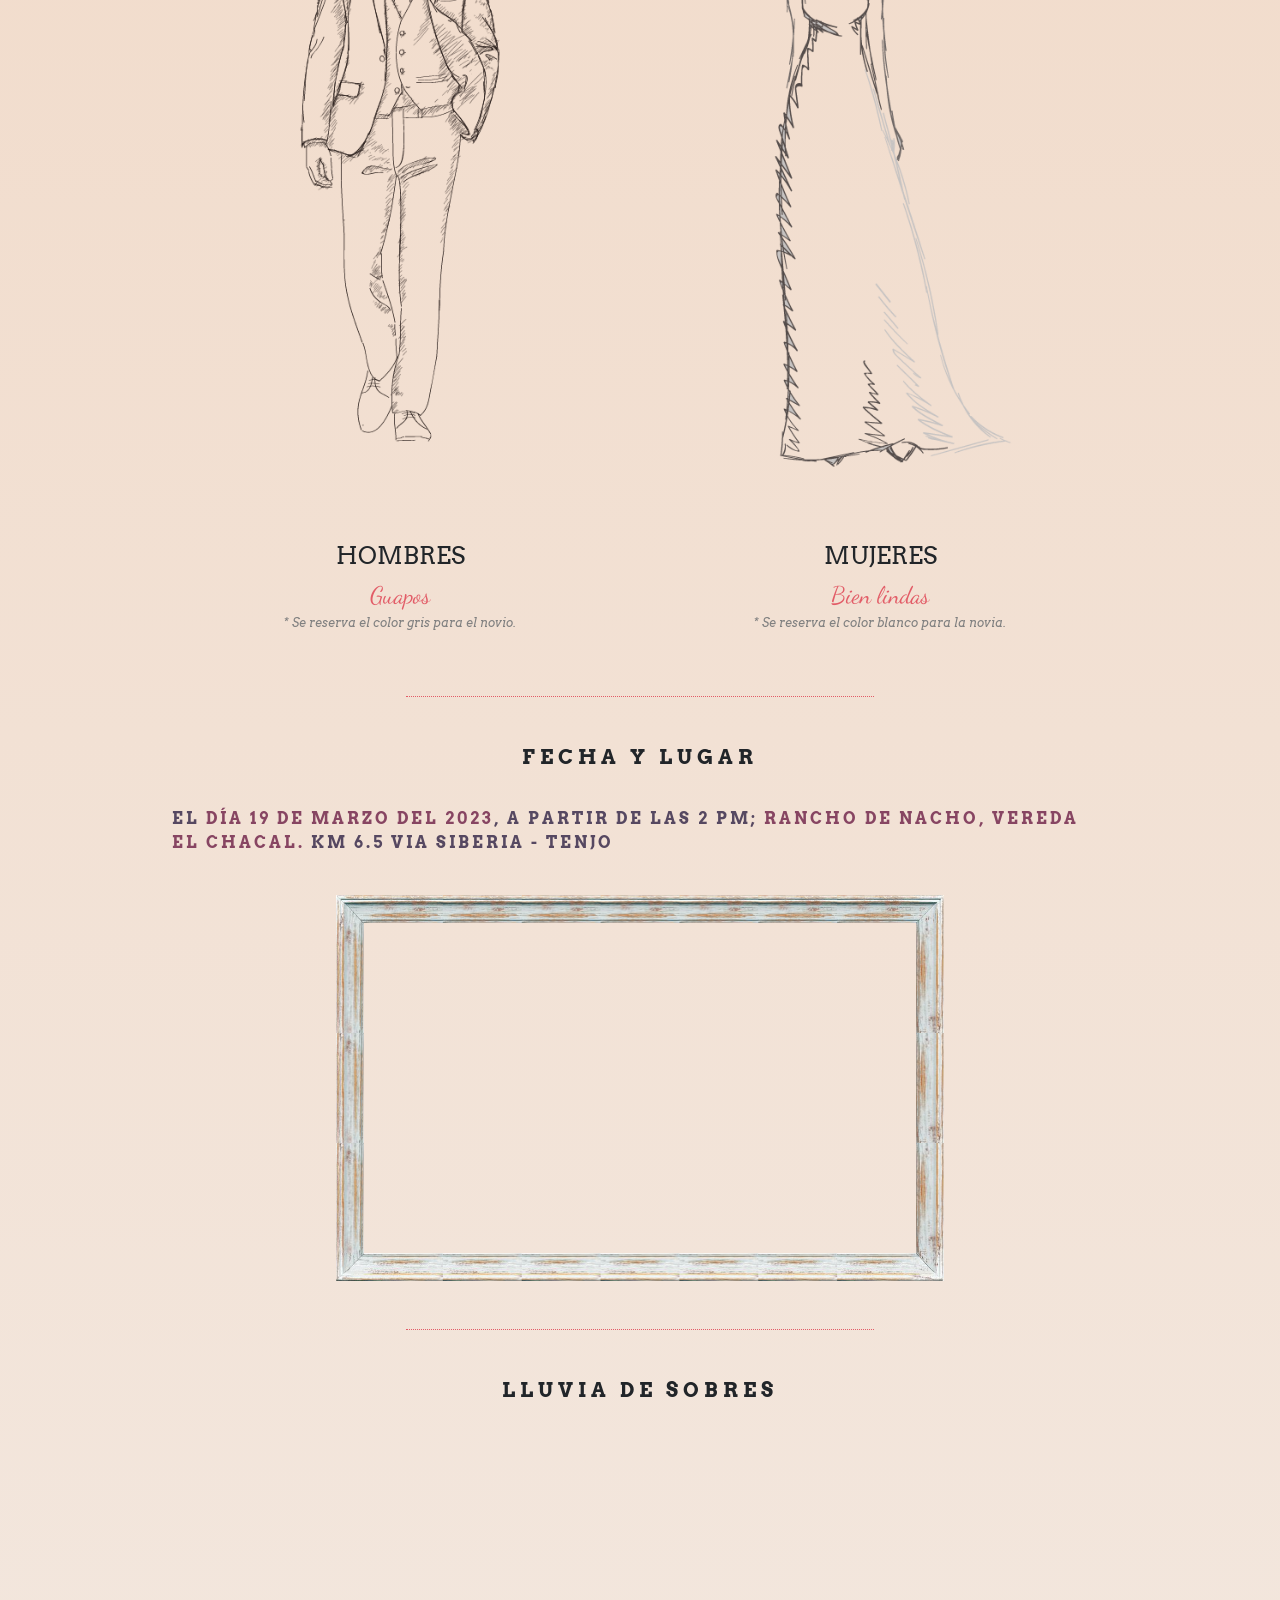
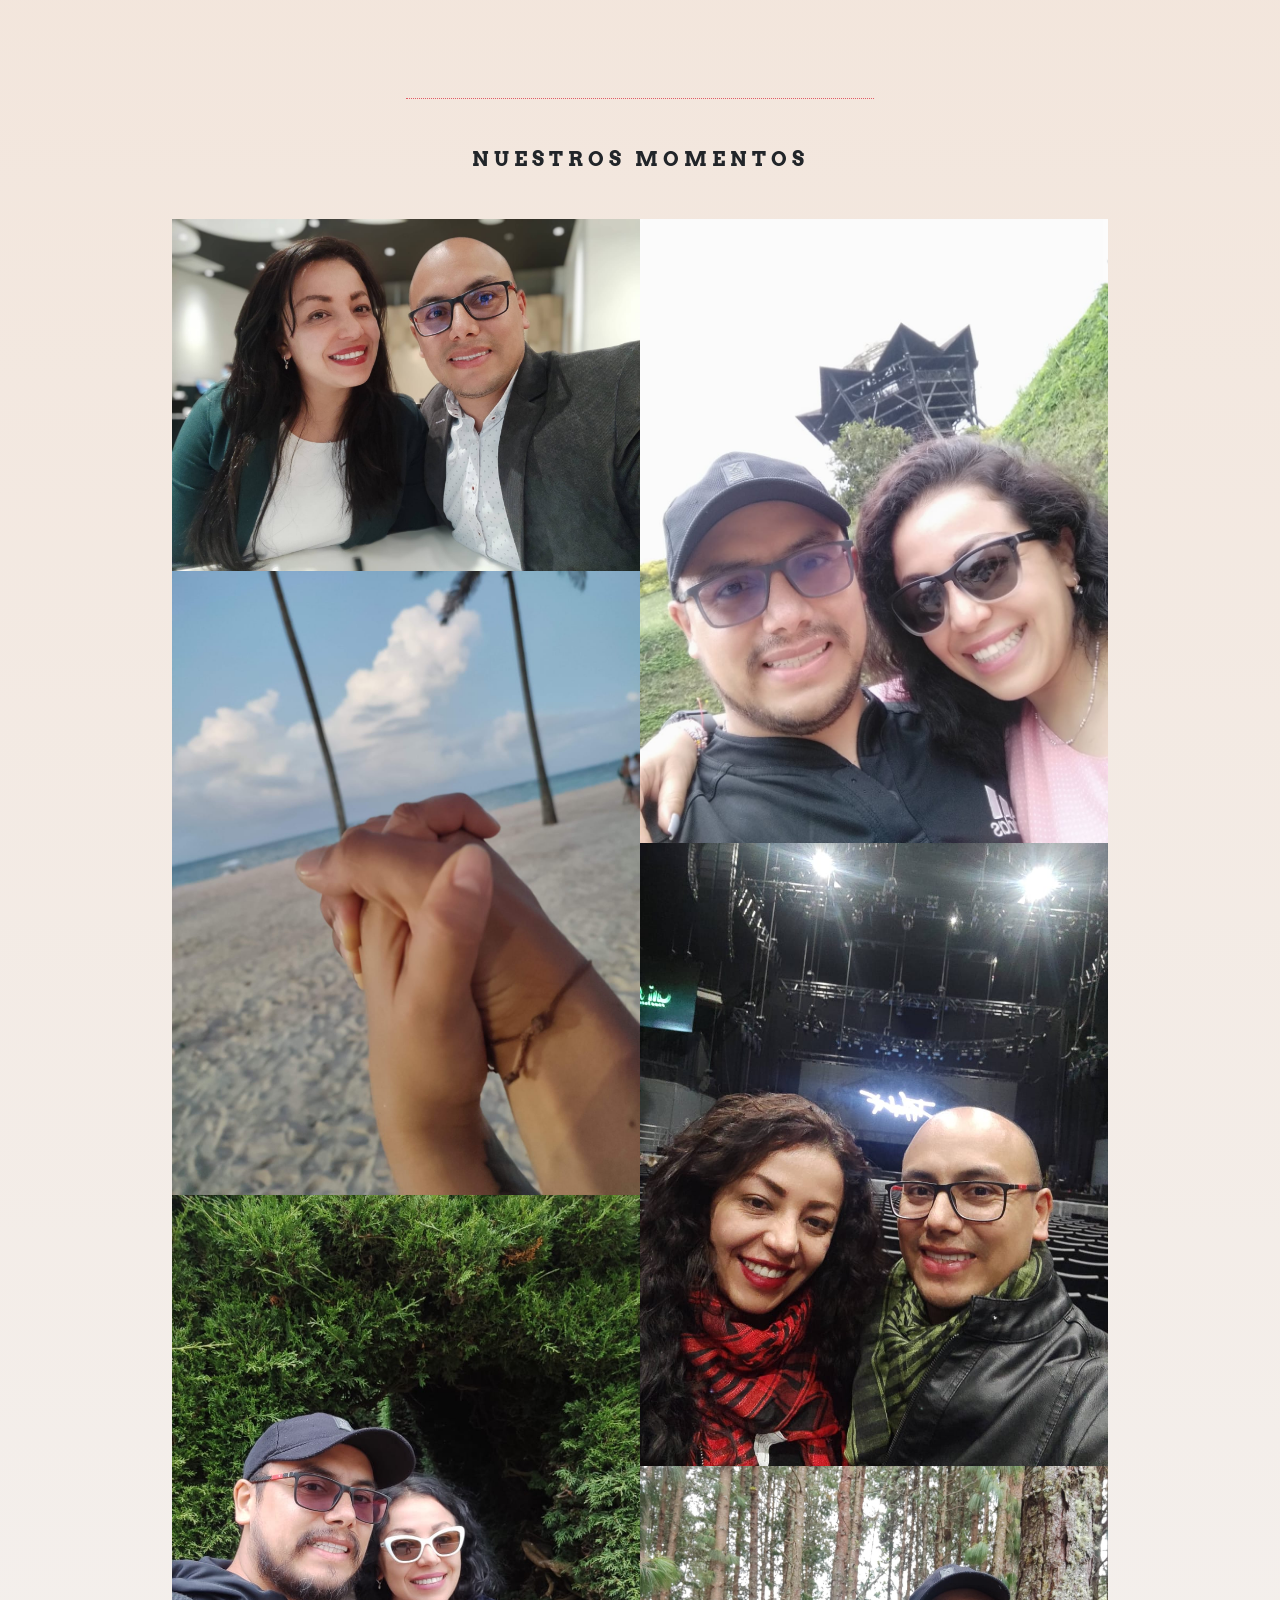
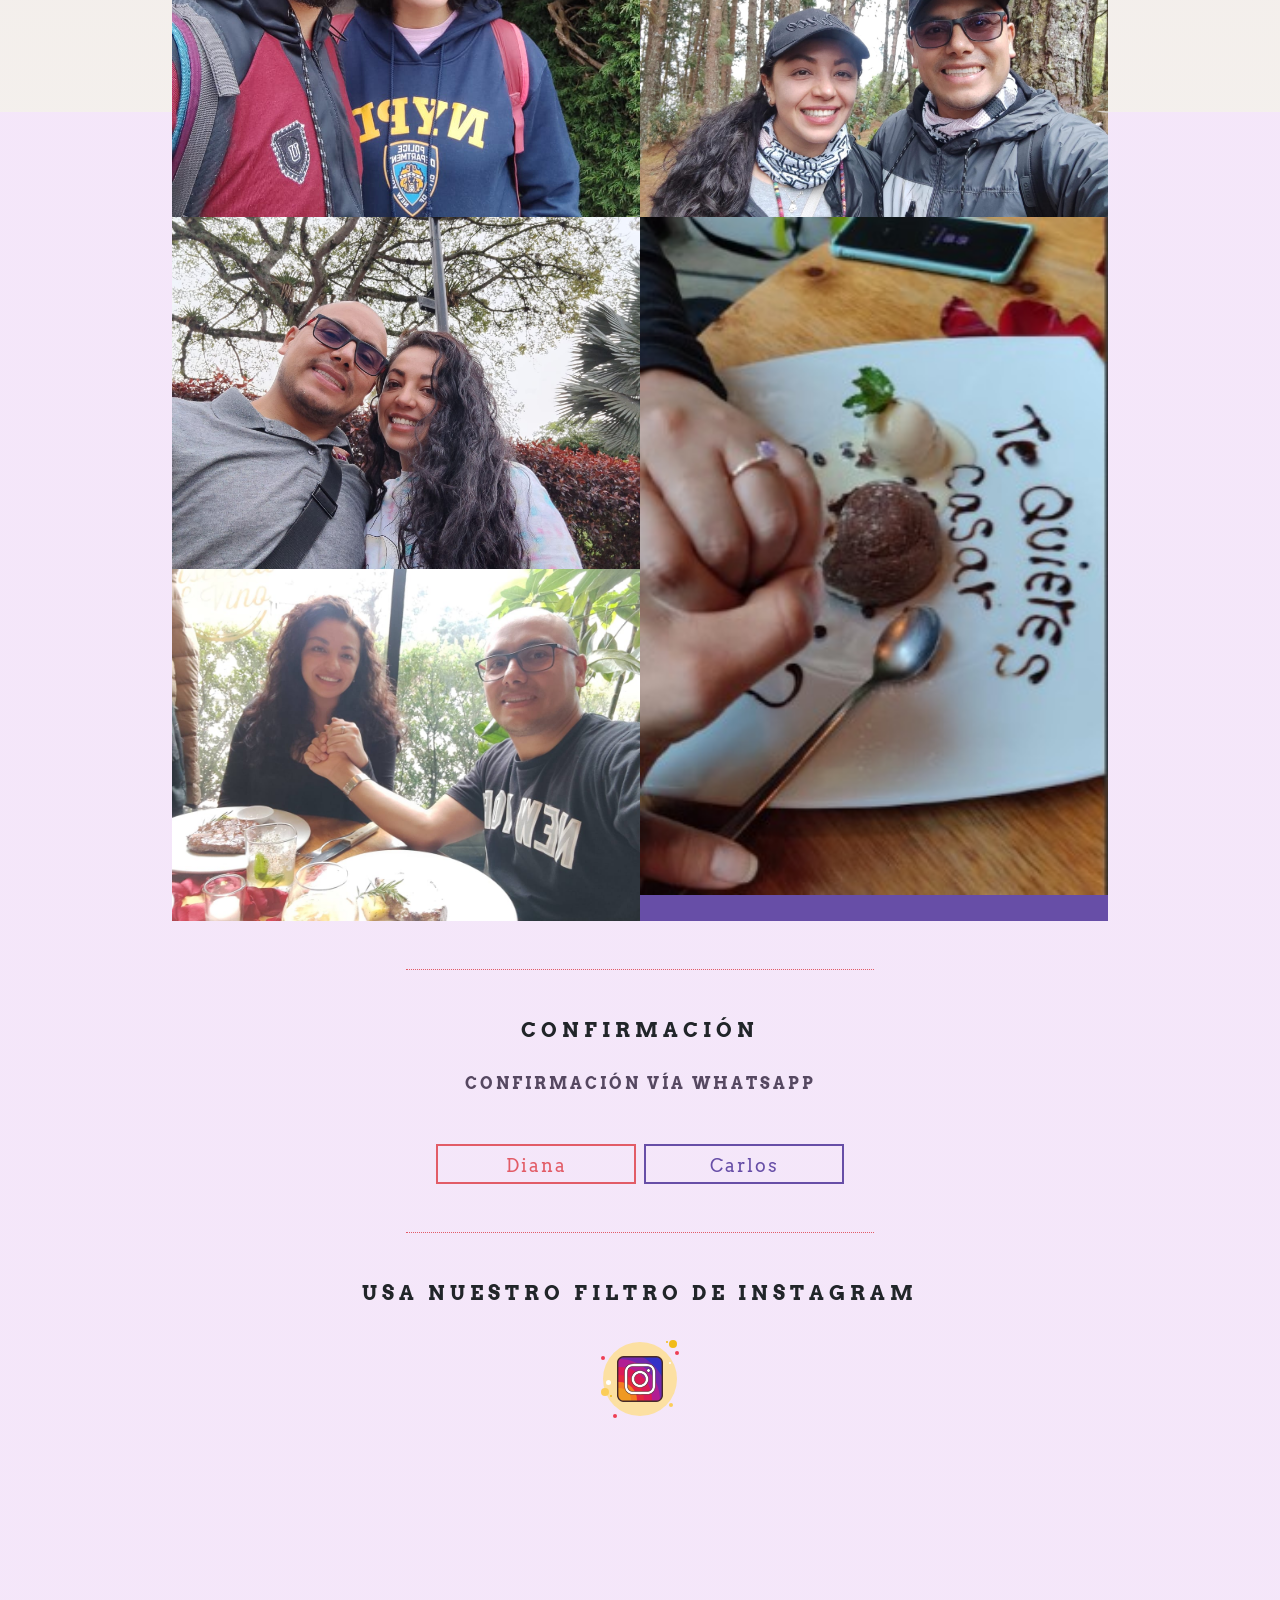
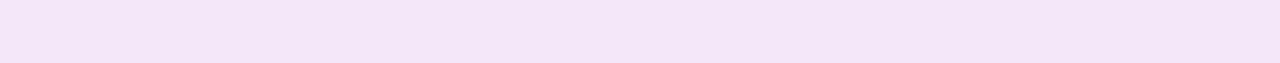
==== commit 0ef20450: "UPDATE Photos" ====
--- a/index.html
+++ b/index.html
@@ -250,14 +250,6 @@
         </div>
           <div class="brick">
             <img
-              src="./assets/images/swiper/foto-5.jpg"
-              loading="lazy"
-              ddata-aos="zoom-in-down"
-              data-aos-duration="6000"
-            />
-          </div>
-          <div class="brick">
-            <img
               src="./assets/images/swiper/foto-6.jpg"
               loading="lazy"
               data-aos="zoom-in-up"
@@ -281,6 +273,24 @@
             />
           </a>
         </div>
+        <div class="brick">
+          <img
+            src="./assets/images/swiper/foto-9.jpg"
+            loading="lazy"
+            data-aos="zoom-in-down"
+            data-aos-duration="4000"
+          />
+        </a>
+      </div>
+      <div class="brick">
+        <img
+          src="./assets/images/swiper/foto-10.jpg"
+          loading="lazy"
+          data-aos="zoom-in-down"
+          data-aos-duration="4000"
+        />
+      </a>
+    </div>
     </div>
 
 
@@ -304,7 +314,7 @@
 <div class="d-flex justify-content-center">
   
       <a class="insta_ mt-3" href="https://www.instagram.com/ar/574234551245951/?ch=YzZmZWU0ZTcwMDg5NDllNWEwY2I2NTVmNDc5YjMwYzk%3D" target="_instagram">
-        <svg xmlns="http://www.w3.org/2000/svg" x="0px" y="0px"
+        <svg data-aos="flip-right" xmlns="http://www.w3.org/2000/svg" x="0px" y="0px"
   width="100" height="100"
   viewBox="0 0 100 100">
   <circle cx="13" cy="29" r="2" fill="#ee3e54"></circle><circle cx="77" cy="13" r="1" fill="#f1bc19"></circle><circle cx="50" cy="50" r="37" fill="#fce0a2"></circle><circle cx="83" cy="15" r="4" fill="#f1bc19"></circle><circle cx="87" cy="24" r="2" fill="#ee3e54"></circle><circle cx="81" cy="76" r="2" fill="#fbcd59"></circle><circle cx="15" cy="63" r="4" fill="#fbcd59"></circle><circle cx="25" cy="87" r="2" fill="#ee3e54"></circle><circle cx="18.5" cy="53.5" r="2.5" fill="#fff"></circle><circle cx="21" cy="67" r="1" fill="#f1bc19"></circle><circle cx="80" cy="34" r="1" fill="#fff"></circle><path fill="#3231c7" d="M72.3,33.7v32.6c0,3.31-2.69,6-6,6H33.7c-3.31,0-6-2.69-6-6V33.7c0-3.31,2.69-6,6-6h32.6 C69.61,27.7,72.3,30.39,72.3,33.7z"></path><path fill="#7228ad" d="M72.3,48.04V66.3c0,3.31-2.69,6-6,6H33.7c-3.31,0-6-2.69-6-6V33.7c0-3.31,2.69-6,6-6h18.26 C60.6,32.29,67.71,39.4,72.3,48.04z"></path><path fill="#b11e93" d="M70,71c0,0.01,0,0.01,0,0.02c-1.02,0.8-2.3,1.28-3.7,1.28H33.7c-3.31,0-6-2.69-6-6V33.7 c0-1.4,0.48-2.68,1.28-3.7c0.01,0,0.01,0,0.02,0C51.64,30,70,48.36,70,71z"></path><path fill="#db1a58" d="M62,71c0,0.44-0.01,0.87-0.03,1.3H33.7c-3.31,0-6-2.69-6-6V38.03C28.13,38.01,28.56,38,29,38 C47.23,38,62,52.77,62,71z"></path><path fill="#e4273e" d="M54,71c0,0.43-0.01,0.87-0.03,1.3H33.7c-3.31,0-6-2.69-6-6V46.03C28.13,46.01,28.57,46,29,46 C42.81,46,54,57.19,54,71z"></path><path fill="#f47c22" d="M47,71c0,0.44-0.02,0.87-0.05,1.3H33.7c-3.31,0-6-2.69-6-6V53.05C28.13,53.02,28.56,53,29,53 C38.94,53,47,61.06,47,71z"></path><path fill="#ef9922" d="M41,71c0,0.44-0.02,0.87-0.07,1.3H33.7c-3.31,0-6-2.69-6-6v-7.23C28.13,59.02,28.56,59,29,59 C35.63,59,41,64.37,41,71z"></path><path fill="#472b29" d="M66.3,73H33.7c-3.694,0-6.7-3.006-6.7-6.7V33.7c0-3.694,3.006-6.7,6.7-6.7h32.6 c3.694,0,6.7,3.006,6.7,6.7v32.6C73,69.994,69.994,73,66.3,73z M33.7,28.4c-2.923,0-5.3,2.377-5.3,5.3v32.6 c0,2.922,2.377,5.3,5.3,5.3h32.6c2.923,0,5.3-2.377,5.3-5.3V33.7c0-2.922-2.377-5.3-5.3-5.3H33.7z"></path><g><path fill="#fff" d="M49.99,65.45c-3.982,0-5.464-0.011-6.978-0.08c-1.388-0.062-2.469-0.271-3.505-0.677 c-1.006-0.388-1.793-0.899-2.553-1.659c-0.753-0.754-1.265-1.542-1.658-2.553c-0.395-1.007-0.604-2.088-0.677-3.505 c-0.069-1.525-0.08-3.006-0.08-6.977c0-3.964,0.011-5.442,0.08-6.968c0.062-1.388,0.271-2.468,0.676-3.504 c0.394-1.021,0.905-1.808,1.659-2.553c0.754-0.753,1.541-1.265,2.554-1.659c1.035-0.405,2.116-0.613,3.504-0.677 c1.565-0.07,3.065-0.09,6.978-0.09c3.914,0,5.411,0.02,6.967,0.09c1.388,0.063,2.469,0.271,3.506,0.677 c1.021,0.394,1.807,0.905,2.552,1.659c0.747,0.738,1.262,1.524,1.669,2.553c0.397,1.046,0.604,2.128,0.667,3.504 c0.07,1.58,0.09,3.078,0.09,6.967c0,3.897-0.02,5.397-0.09,6.978c-0.063,1.377-0.269,2.458-0.667,3.505 c-0.407,1.018-0.923,1.806-1.669,2.552c-0.743,0.752-1.527,1.264-2.543,1.659c-1.049,0.405-2.133,0.614-3.515,0.676 C55.443,65.439,53.964,65.45,49.99,65.45z M48.68,37.45c-2.752,0-4.263,0.021-5.575,0.079c-1.342,0.062-2.082,0.287-2.577,0.476 c-0.617,0.242-1.059,0.53-1.525,0.998c-0.467,0.466-0.755,0.905-0.993,1.516c-0.191,0.498-0.417,1.24-0.479,2.585 c-0.068,1.506-0.079,2.895-0.079,6.887c0,4,0.011,5.39,0.079,6.895c0.062,1.336,0.287,2.076,0.477,2.572 c0.239,0.619,0.526,1.061,0.99,1.525c0.473,0.465,0.916,0.752,1.53,0.994c0.479,0.188,1.204,0.411,2.576,0.475 c1.56,0.07,3.04,0.089,6.888,0.089c3.856,0,5.338-0.019,6.895-0.089c1.405-0.065,2.147-0.303,2.583-0.477 c0.604-0.234,1.044-0.518,1.514-0.978c0.466-0.476,0.755-0.919,1.001-1.534c0.186-0.487,0.405-1.217,0.469-2.575 c0.069-1.573,0.089-3.055,0.089-6.897c0-3.835-0.02-5.315-0.089-6.886c-0.063-1.356-0.282-2.086-0.467-2.57 c-0.239-0.62-0.525-1.061-0.99-1.525c-0.498-0.49-0.903-0.75-1.548-0.997c-0.464-0.185-1.178-0.408-2.56-0.473 c-1.535-0.07-3.018-0.089-6.896-0.089H48.68z"></path><path fill="#472b29" d="M49.99,34.8c3.909,0,5.405,0.019,6.956,0.09c1.359,0.061,2.415,0.265,3.428,0.66 c0.985,0.38,1.744,0.873,2.467,1.605c0.719,0.71,1.216,1.47,1.608,2.459c0.389,1.024,0.59,2.081,0.652,3.429 c0.07,1.576,0.089,3.072,0.089,6.957c0,3.893-0.019,5.39-0.089,6.966c-0.062,1.35-0.263,2.407-0.648,3.42 c-0.396,0.989-0.894,1.751-1.617,2.474c-0.716,0.725-1.473,1.219-2.453,1.6c-1.023,0.395-2.083,0.599-3.436,0.66 c-1.509,0.069-2.986,0.08-6.956,0.08c-3.978,0-5.458-0.011-6.967-0.08c-1.359-0.061-2.415-0.264-3.426-0.66 c-0.971-0.375-1.731-0.869-2.465-1.602c-0.728-0.729-1.222-1.489-1.603-2.468c-0.384-0.981-0.587-2.038-0.659-3.423 c-0.069-1.522-0.08-3.001-0.08-6.968c0-3.959,0.011-5.436,0.08-6.957c0.061-1.359,0.264-2.415,0.66-3.427 c0.38-0.985,0.873-1.745,1.603-2.465c0.727-0.727,1.488-1.221,2.467-1.602c1.009-0.394,2.065-0.598,3.424-0.66 C44.585,34.819,46.082,34.8,49.99,34.8 M49.99,62.79c3.861,0,5.345-0.019,6.907-0.089c1.443-0.067,2.211-0.314,2.658-0.493 c0.641-0.248,1.105-0.547,1.609-1.041c0.487-0.497,0.791-0.964,1.053-1.62c0.191-0.501,0.419-1.255,0.483-2.649 c0.07-1.576,0.089-3.061,0.089-6.908c0-3.839-0.019-5.322-0.089-6.898c-0.065-1.391-0.292-2.145-0.483-2.65 c-0.249-0.645-0.562-1.126-1.049-1.614c-0.518-0.509-0.96-0.794-1.625-1.048c-0.486-0.194-1.225-0.425-2.645-0.492 c-1.539-0.07-3.024-0.089-6.907-0.089H48.68c-2.756,0-4.27,0.021-5.588,0.079c-1.376,0.064-2.141,0.296-2.658,0.493 c-0.641,0.251-1.122,0.566-1.609,1.053c-0.487,0.486-0.801,0.965-1.051,1.605c-0.197,0.513-0.431,1.28-0.495,2.662 c-0.069,1.511-0.08,2.901-0.08,6.898c0,4.004,0.01,5.397,0.08,6.907c0.064,1.372,0.297,2.136,0.493,2.65 c0.252,0.654,0.556,1.121,1.05,1.615c0.491,0.482,0.973,0.795,1.613,1.046c0.496,0.194,1.247,0.426,2.656,0.492 C44.655,62.771,46.138,62.79,49.99,62.79 M49.99,34.3c-3.991,0-5.454,0.021-6.989,0.09c-1.417,0.064-2.522,0.279-3.583,0.693 c-1.047,0.408-1.86,0.937-2.639,1.714c-0.78,0.771-1.31,1.585-1.716,2.639c-0.416,1.062-0.63,2.168-0.693,3.584 c-0.069,1.537-0.08,3.019-0.08,6.979c0,3.969,0.011,5.452,0.08,6.99c0.075,1.444,0.289,2.549,0.693,3.583 c0.407,1.045,0.937,1.859,1.715,2.639c0.786,0.786,1.601,1.314,2.639,1.715c1.062,0.416,2.168,0.63,3.584,0.693 c1.537,0.07,3.02,0.081,6.989,0.081c3.96,0,5.441-0.01,6.979-0.081c1.41-0.063,2.519-0.277,3.594-0.693 c1.051-0.409,1.861-0.938,2.629-1.715c0.771-0.771,1.303-1.583,1.726-2.64c0.409-1.075,0.619-2.18,0.684-3.583 c0.068-1.536,0.09-3,0.09-6.989c0-3.979-0.021-5.443-0.09-6.979c-0.064-1.402-0.274-2.506-0.685-3.585 c-0.421-1.062-0.953-1.876-1.724-2.637c-0.771-0.78-1.584-1.309-2.639-1.716c-1.063-0.416-2.169-0.629-3.585-0.693 C55.443,34.321,53.982,34.3,49.99,34.3L49.99,34.3z M49.99,62.29c-3.842,0-5.32-0.019-6.876-0.089 c-1.336-0.062-2.036-0.278-2.496-0.458c-0.582-0.229-1-0.5-1.445-0.938c-0.441-0.441-0.705-0.846-0.934-1.438 c-0.182-0.476-0.399-1.195-0.46-2.494c-0.068-1.492-0.079-2.881-0.079-6.884c0-3.995,0.011-5.382,0.079-6.875 c0.061-1.308,0.278-2.026,0.462-2.506c0.225-0.574,0.497-0.99,0.938-1.43c0.44-0.441,0.856-0.713,1.438-0.941 c0.473-0.18,1.192-0.399,2.499-0.459C44.42,37.722,45.93,37.7,48.68,37.7h1.311c3.876,0,5.355,0.019,6.885,0.088 c1.346,0.063,2.033,0.277,2.482,0.457c0.612,0.234,0.99,0.478,1.46,0.94c0.436,0.436,0.708,0.854,0.934,1.438 c0.176,0.463,0.389,1.17,0.45,2.493c0.069,1.557,0.089,3.036,0.089,6.875c0,3.847-0.02,5.328-0.089,6.886 c-0.062,1.322-0.273,2.027-0.451,2.494c-0.234,0.586-0.501,0.996-0.943,1.448c-0.445,0.437-0.851,0.7-1.432,0.924 c-0.424,0.169-1.13,0.396-2.501,0.459C55.32,62.271,53.84,62.29,49.99,62.29L49.99,62.29z"></path></g><path fill="#fff" d="M58.5,43.25c-0.965,0-1.75-0.785-1.75-1.75s0.785-1.75,1.75-1.75h0.001 c0.467,0,0.906,0.182,1.236,0.512c0.331,0.331,0.513,0.77,0.513,1.237C60.25,42.465,59.465,43.25,58.5,43.25z"></path><path fill="#472b29" d="M58.5,40c0.828,0,1.5,0.672,1.5,1.5c0,0.828-0.672,1.5-1.5,1.5S57,42.328,57,41.5 C57,40.672,57.672,40.001,58.5,40L58.5,40 M58.5,39.5L58.5,39.5c-1.103,0.001-2,0.898-2,2c0,1.103,0.897,2,2,2s2-0.897,2-2 S59.603,39.5,58.5,39.5L58.5,39.5z"></path><path fill="#fff" d="M49.988,41.504c-4.695,0-8.501,3.806-8.501,8.501s3.806,8.499,8.501,8.499 c4.695,0,8.499-3.805,8.499-8.499S54.682,41.504,49.988,41.504L49.988,41.504z M49.988,44.505c3.037,0,5.5,2.462,5.5,5.5 c0,3.037-2.463,5.5-5.5,5.5c-3.038,0-5.5-2.463-5.5-5.5C44.488,46.967,46.95,44.505,49.988,44.505z"></path><path fill="#472b29" d="M49.988,58.754c-4.825,0-8.751-3.925-8.751-8.75c0-4.825,3.926-8.75,8.751-8.75 c4.824,0,8.749,3.925,8.749,8.75C58.737,54.829,54.812,58.754,49.988,58.754z M49.988,41.754c-4.55,0-8.251,3.701-8.251,8.25 c0,4.549,3.701,8.25,8.251,8.25c4.549,0,8.249-3.701,8.249-8.25C58.237,45.455,54.537,41.754,49.988,41.754z M49.988,55.754 c-3.171,0-5.75-2.58-5.75-5.75s2.579-5.75,5.75-5.75s5.75,2.58,5.75,5.75S53.159,55.754,49.988,55.754z M49.988,44.754 c-2.895,0-5.25,2.355-5.25,5.25s2.355,5.25,5.25,5.25s5.25-2.355,5.25-5.25S52.883,44.754,49.988,44.754z"></path>
--- a/styles/styles.css
+++ b/styles/styles.css
@@ -513,26 +513,17 @@
   z-index: 2;
 }
 
+
 a.confirmation-btn.btn_c {
-  background: #674ea7;
-  color: white;
-  border: 2px solid #674ea7;
-}
-
-a.confirmation-btn.btn_c:hover {
   background: transparent;
   color: #674ea7;
+  border: 2px solid #674ea7;
 }
 
 a.confirmation-btn.btn_d {
-  background: #e25c67;
-  color: white;
+  background: transparent;
+  color: #e25c67;
   border: 2px solid #e25c67;
-}
-
-a.confirmation-btn.btn_d:hover {
-  background: transparent;
-  color: #e25c67;  
 }
 
 
